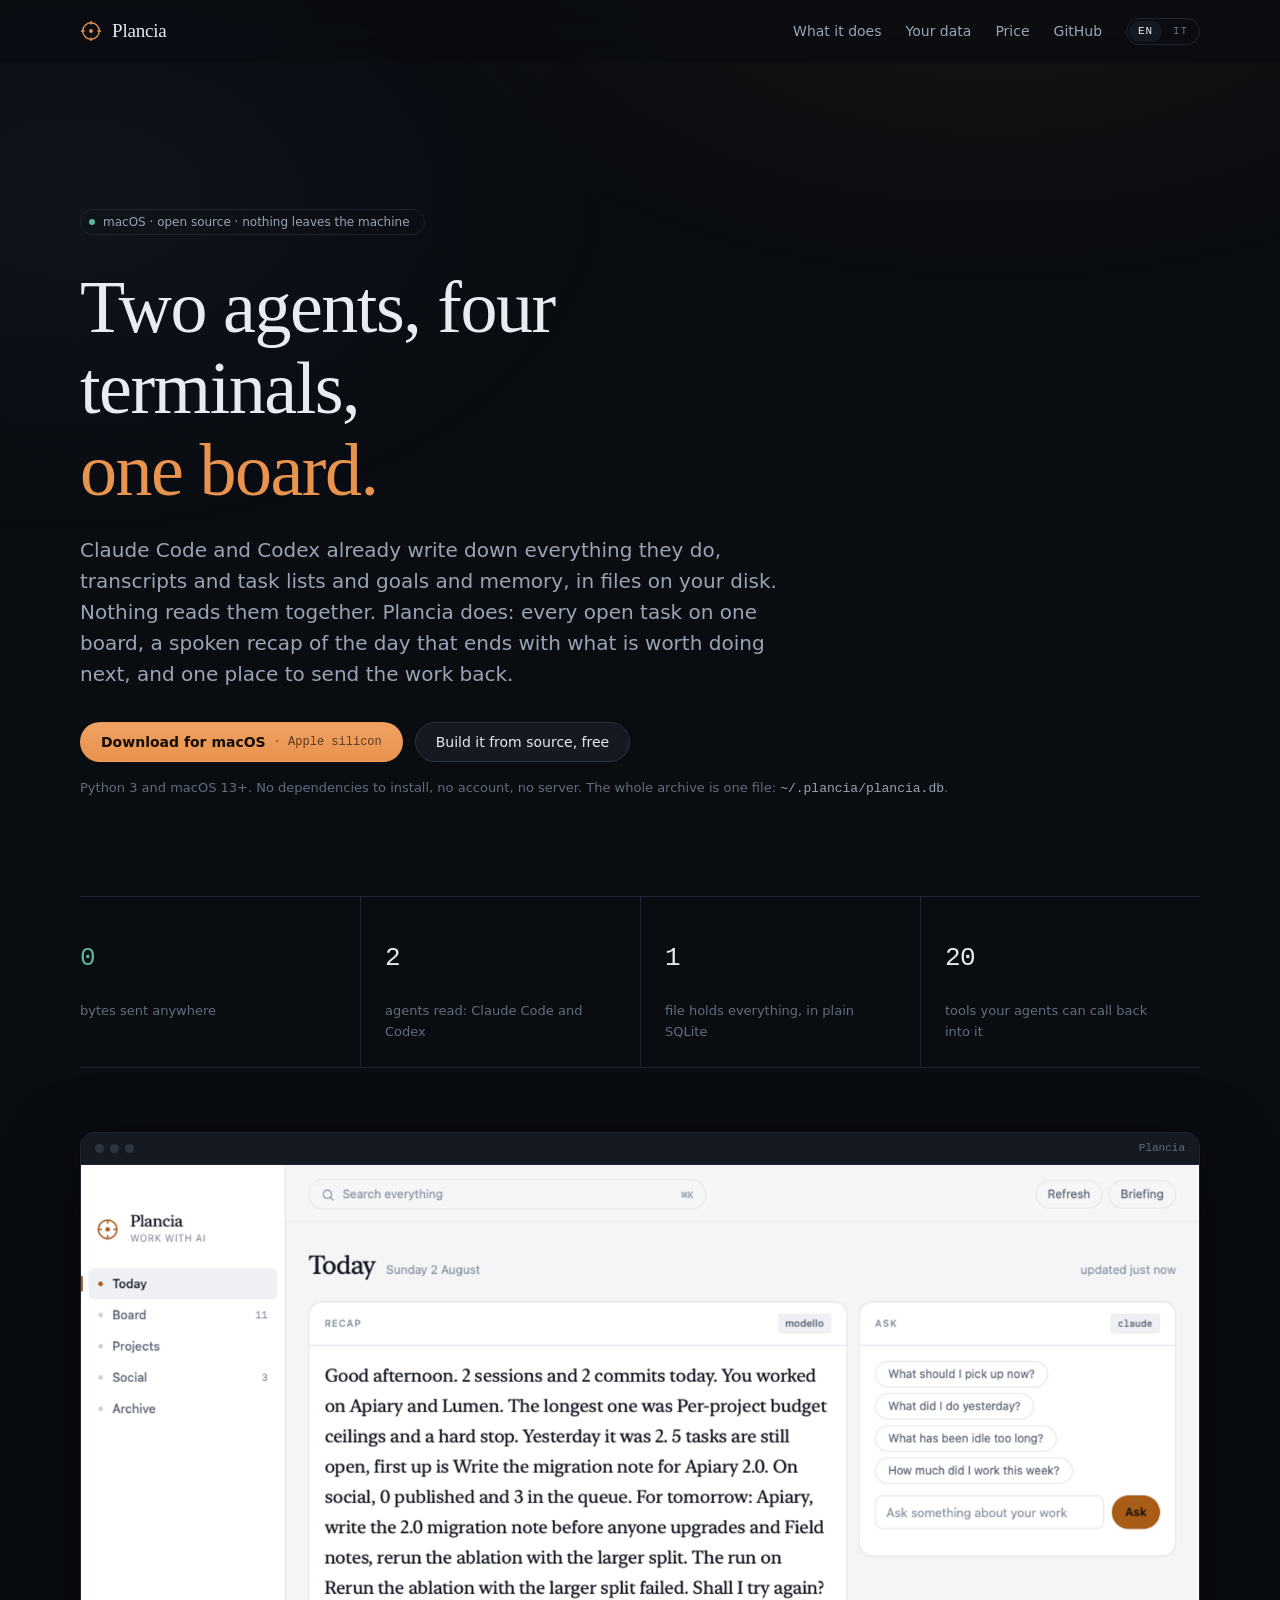
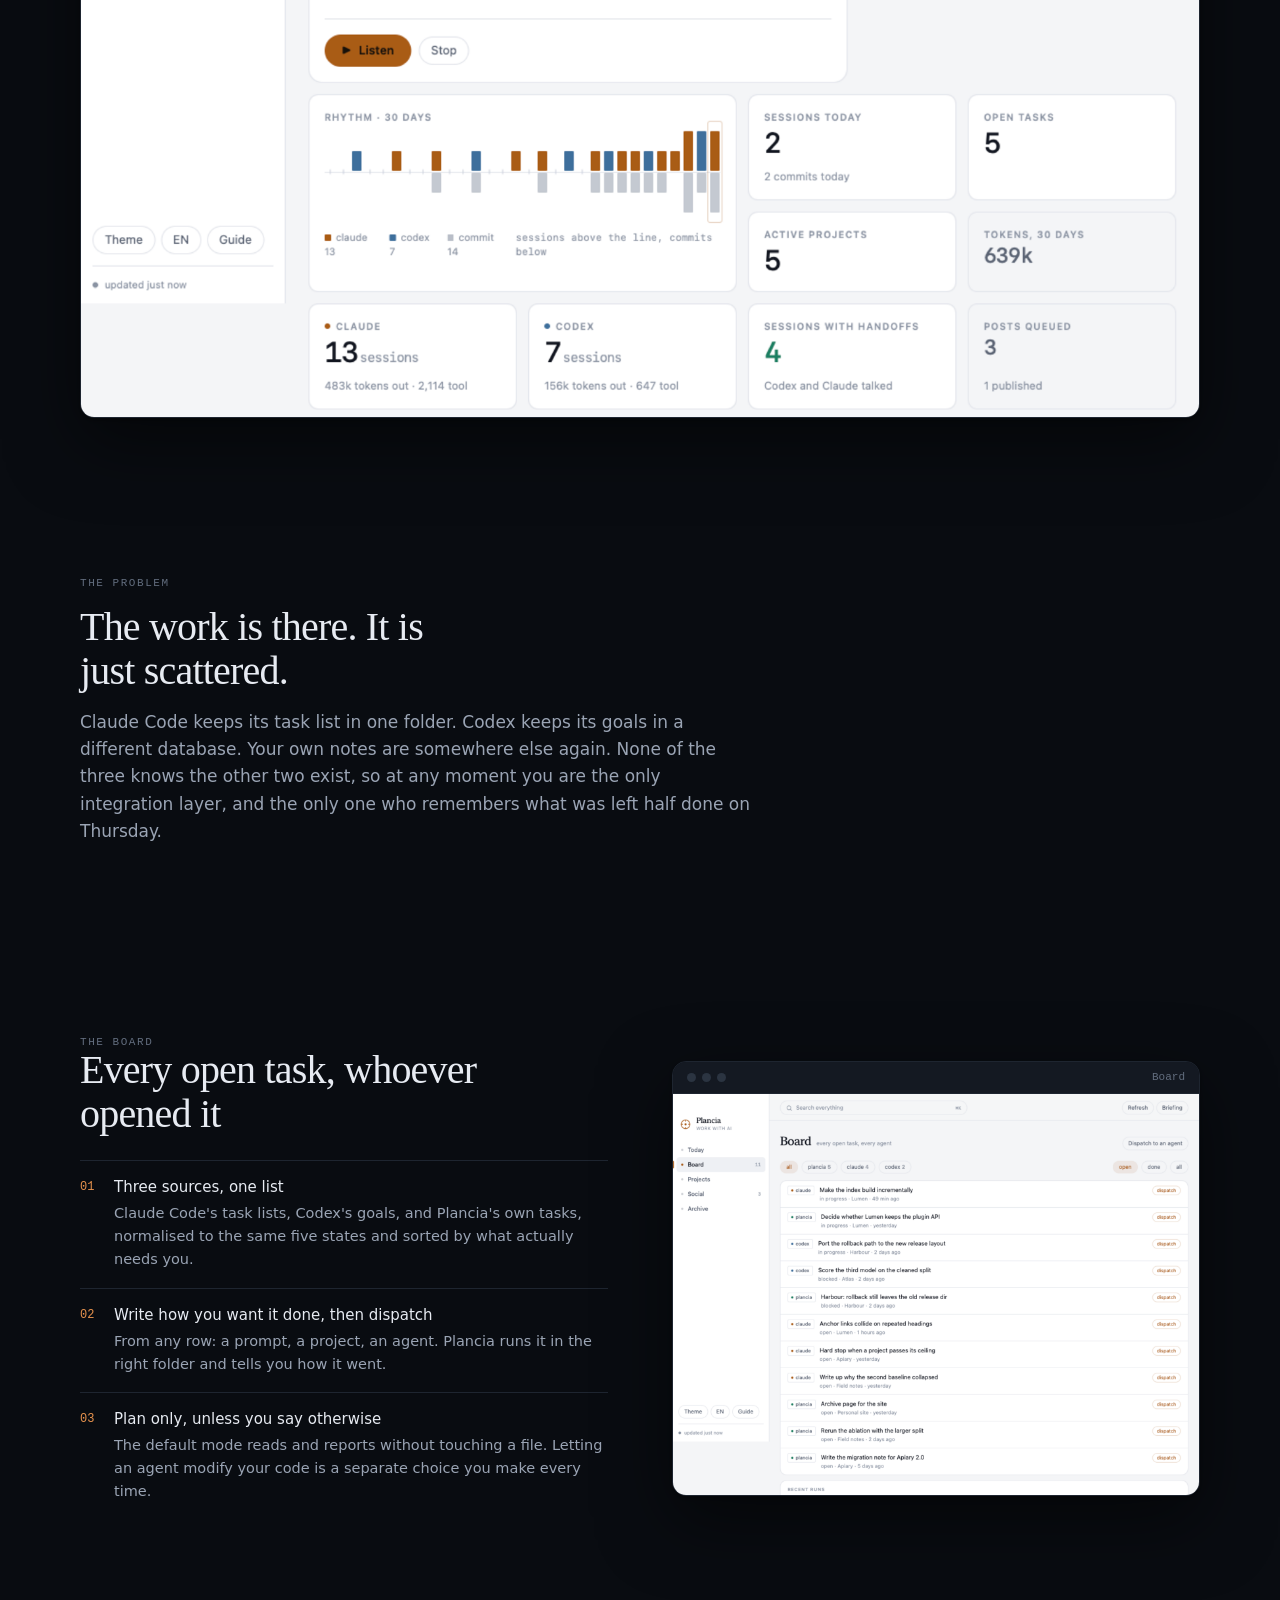
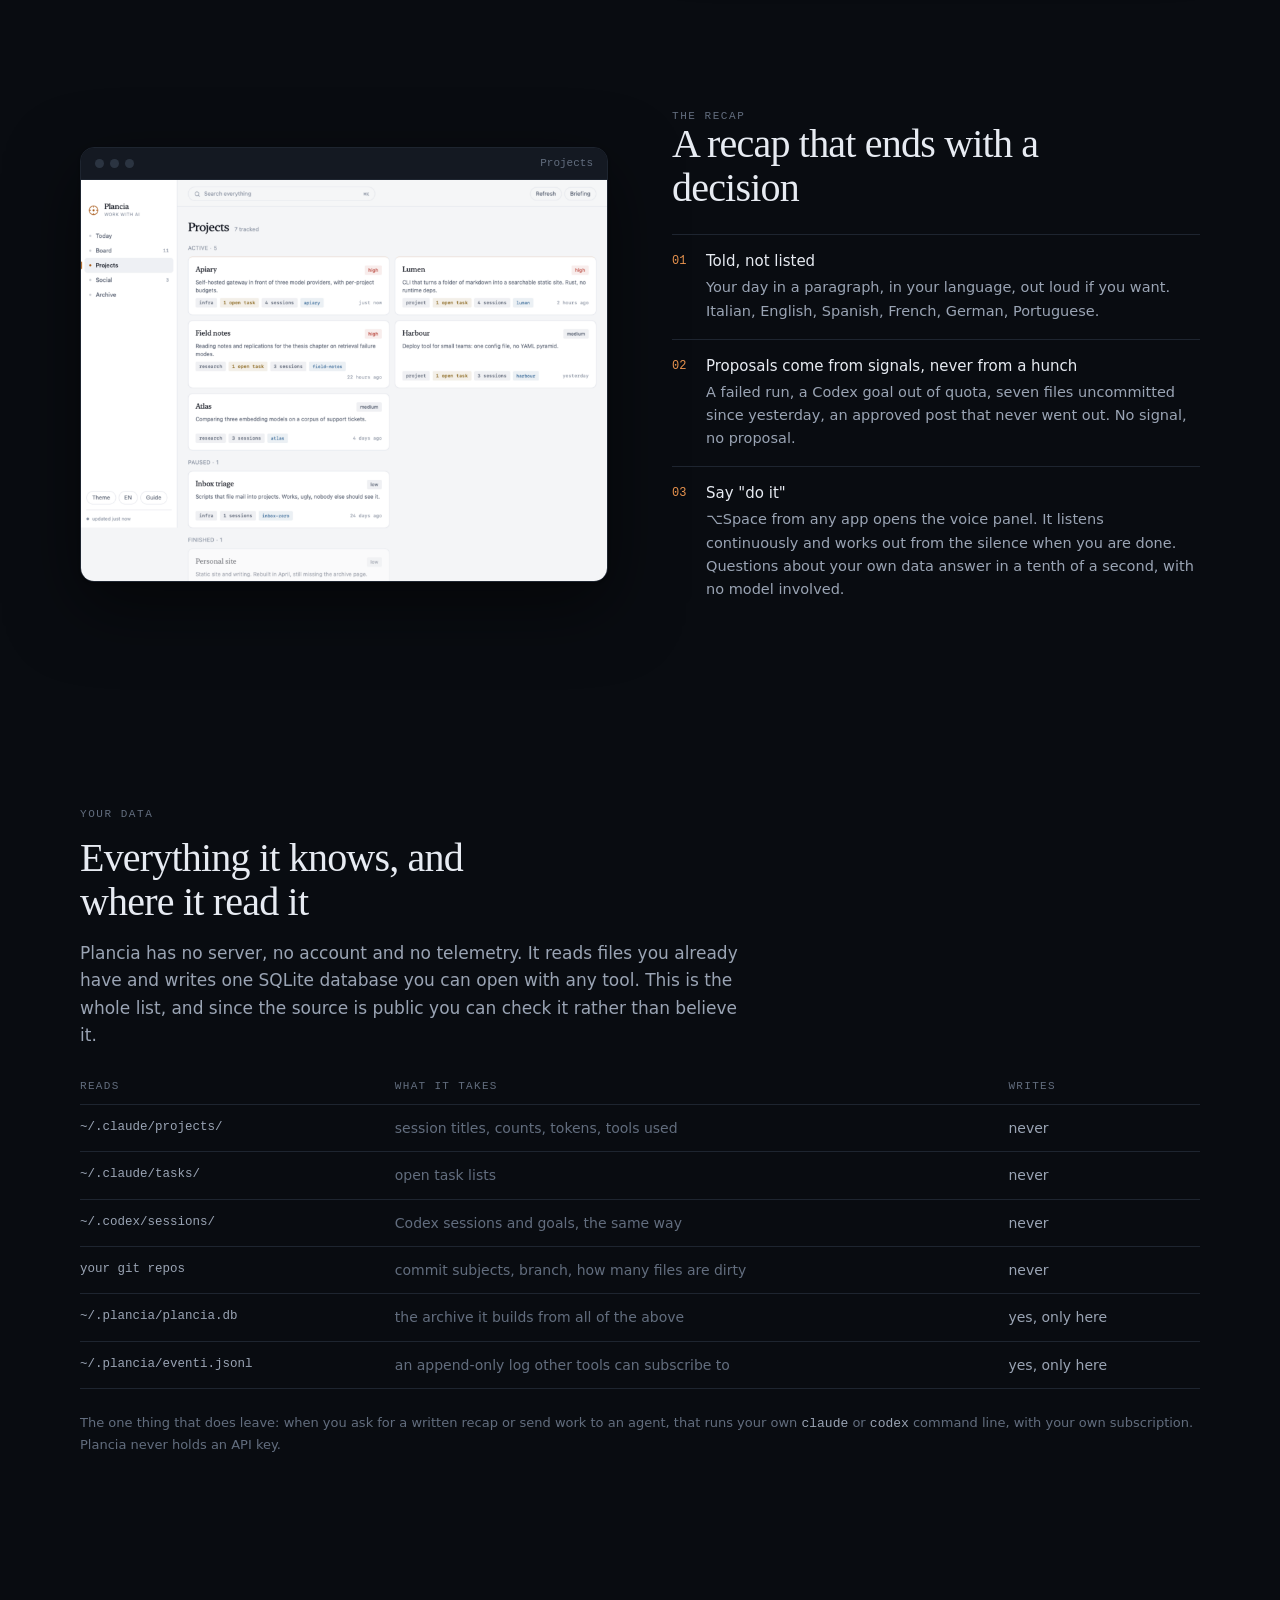
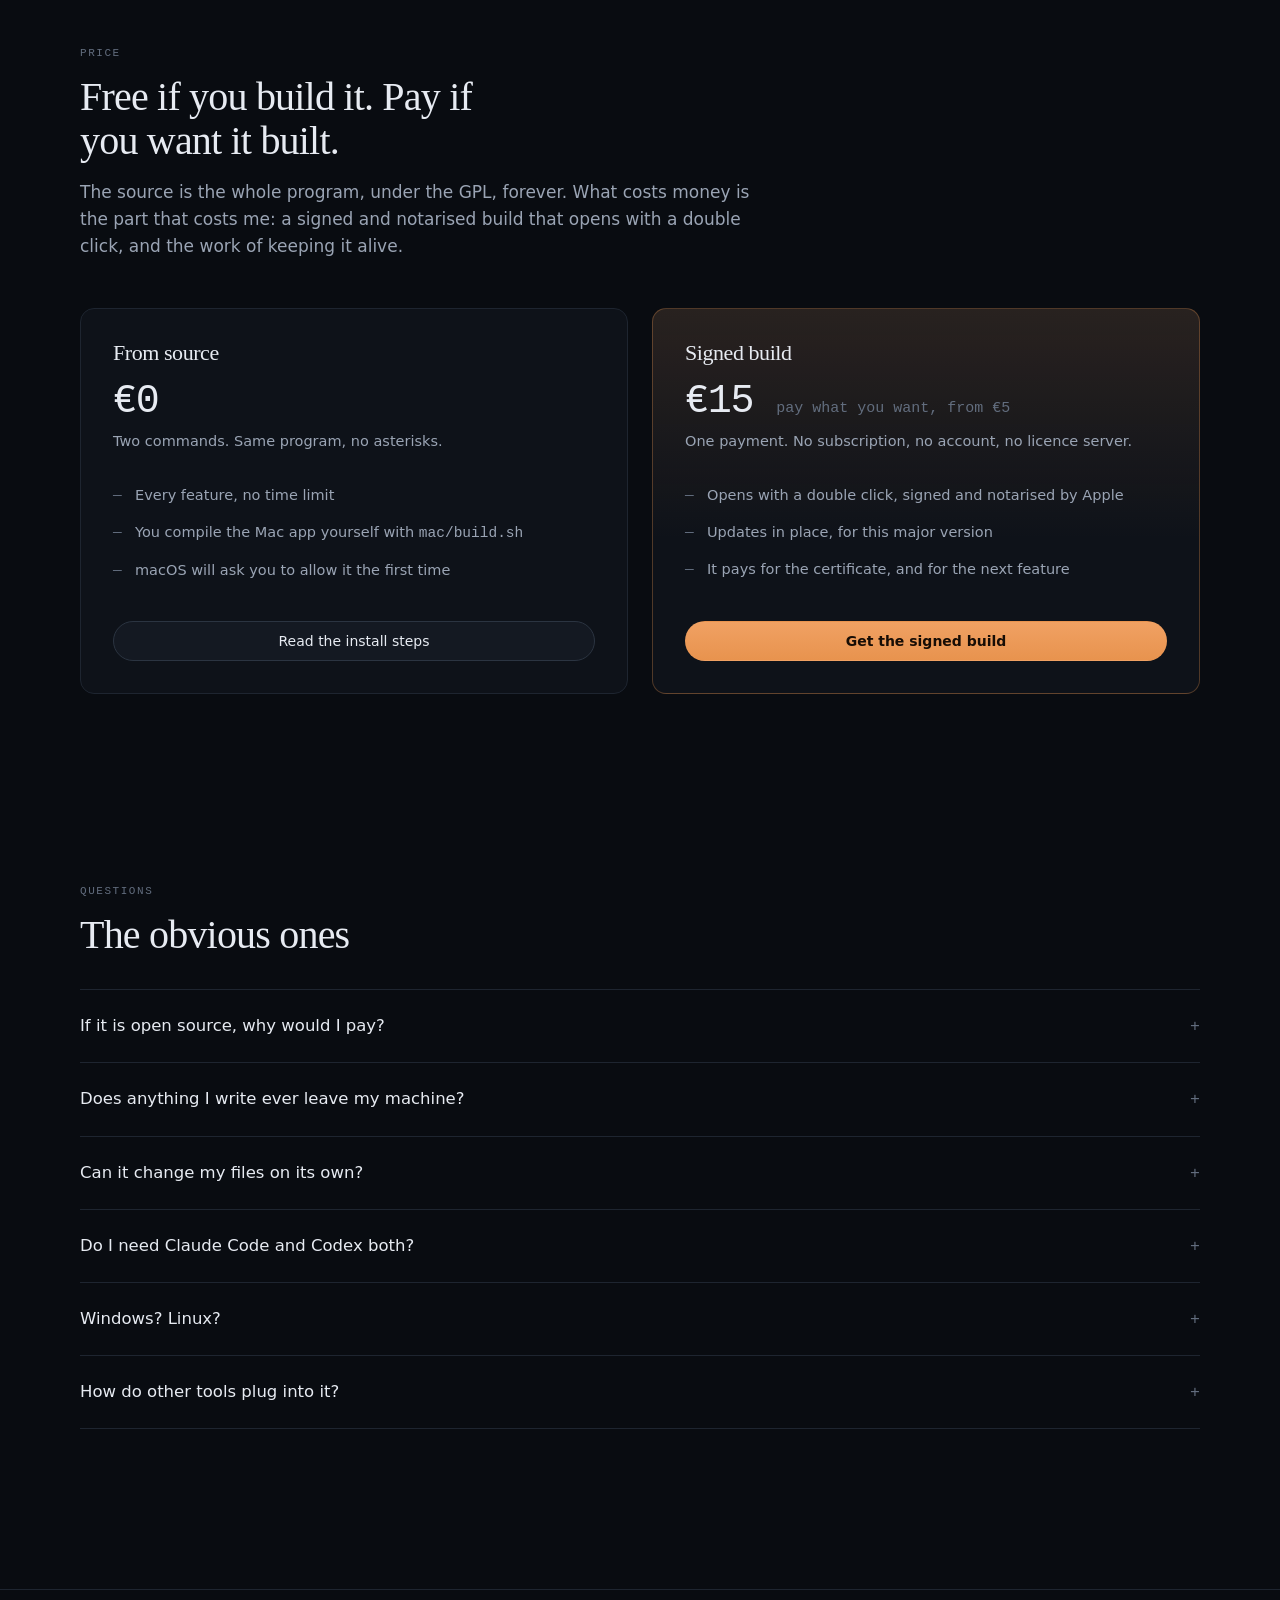
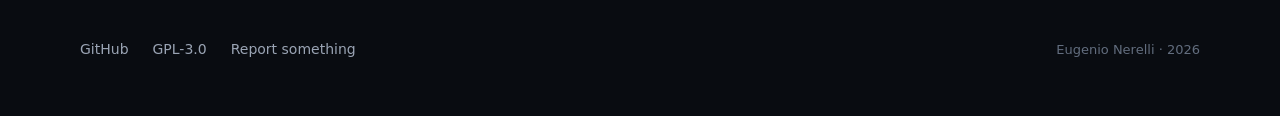
==== site/index.html @ faaa5358 "La lavagna, i lanci, le proposte e il sito Quattro cose che mancavano per passare da "un archivio ch" ====
<!doctype html>
<html lang="en">
<head>
<meta charset="utf-8">
<meta name="viewport" content="width=device-width, initial-scale=1">
<title>Plancia: one board for the work you do with AI</title>
<meta name="description" content="Plancia reads what Claude Code and Codex already write on your disk and puts it on one board: every open task, a spoken daily recap, and one place to send work back. Local only, open source.">
<meta property="og:title" content="Plancia: one board for the work you do with AI">
<meta property="og:description" content="Every open task from every coding agent, on one board. A spoken recap that proposes what to do next. Runs on your machine, sends nothing.">
<meta property="og:type" content="website">
<meta property="og:image" content="https://eugenionerelli.github.io/plancia/img/today.png">
<meta name="twitter:card" content="summary_large_image">
<link rel="stylesheet" href="style.css">
<link rel="icon" href="data:image/svg+xml,<svg xmlns='http://www.w3.org/2000/svg' viewBox='0 0 24 24'><circle cx='12' cy='12' r='9' fill='none' stroke='%23e8934e' stroke-width='1.6'/><circle cx='12' cy='12' r='2' fill='%23e8934e'/><path d='M12 1v4M12 19v4M1 12h4M19 12h4' stroke='%23e8934e' stroke-width='1.6'/></svg>">
</head>
<body>

<header class="barra">
  <div class="wrap">
    <a class="marchio" href="./">
      <svg class="bussola" viewBox="0 0 24 24" aria-hidden="true">
        <circle cx="12" cy="12" r="9" fill="none" stroke="#e8934e" stroke-width="1.5"/>
        <circle cx="12" cy="12" r="2.1" fill="#e8934e"/>
        <path d="M12 1v4M12 19v4M1 12h4M19 12h4" stroke="#e8934e" stroke-width="1.5"/>
      </svg>
      <span class="nome">Plancia</span>
    </a>
    <nav class="menu">
      <a href="#cosa-fa" class="solo-largo" data-lingua="en">What it does</a>
      <a href="#cosa-fa" class="solo-largo" data-lingua="it">Cosa fa</a>
      <a href="#dati" class="solo-largo" data-lingua="en">Your data</a>
      <a href="#dati" class="solo-largo" data-lingua="it">I tuoi dati</a>
      <a href="#prezzo" data-lingua="en">Price</a>
      <a href="#prezzo" data-lingua="it">Prezzo</a>
      <a href="https://github.com/eugenionerelli/plancia">GitHub</a>
      <span class="lingua">
        <button data-imposta="en" aria-pressed="true">en</button>
        <button data-imposta="it" aria-pressed="false">it</button>
      </span>
    </nav>
  </div>
</header>

<main>

<!-- ------------------------------------------------------------- apertura -->
<section class="apertura">
  <div class="wrap">
    <span class="occhiello"><i class="punto"></i>
      <span data-lingua="en">macOS · open source · nothing leaves the machine</span>
      <span data-lingua="it">macOS · open source · non esce niente dalla macchina</span>
    </span>

    <h1 data-lingua="en">Two agents, four terminals,<br><em>one board.</em></h1>
    <h1 data-lingua="it">Due agenti, quattro terminali,<br><em>una lavagna sola.</em></h1>

    <p class="sotto" data-lingua="en">
      Claude Code and Codex already write down everything they do, transcripts and task
      lists and goals and memory, in files on your disk. Nothing reads them together.
      Plancia does: every open task on one board, a spoken recap of the day that ends
      with what is worth doing next, and one place to send the work back.
    </p>
    <p class="sotto" data-lingua="it">
      Claude Code e Codex si scrivono già tutto, transcript e liste di task e obiettivi e
      memoria, in file sul tuo disco. Solo che non li legge nessuno insieme. Plancia sì:
      tutti i task aperti su una lavagna sola, un riepilogo parlato della giornata che
      finisce con la cosa che conviene fare, e un posto solo da cui rimandare il lavoro.
    </p>

    <div class="azioni">
      <a class="btn primo" href="#prezzo">
        <span data-lingua="en">Download for macOS</span>
        <span data-lingua="it">Scarica per macOS</span>
        <small>· Apple silicon</small>
      </a>
      <a class="btn" href="https://github.com/eugenionerelli/plancia">
        <span data-lingua="en">Build it from source, free</span>
        <span data-lingua="it">Compilalo dal sorgente, gratis</span>
      </a>
    </div>
    <p class="postilla">
      <span data-lingua="en">Python 3 and macOS 13+. No dependencies to install, no account, no server.
        The whole archive is one file: <code>~/.plancia/plancia.db</code>.</span>
      <span data-lingua="it">Python 3 e macOS 13+. Nessuna dipendenza da installare, nessun account,
        nessun server. L'archivio è un file solo: <code>~/.plancia/plancia.db</code>.</span>
    </p>

    <div class="prove">
      <div><div class="n zero mono">0</div>
        <p data-lingua="en">bytes sent anywhere</p><p data-lingua="it">byte spediti da qualche parte</p></div>
      <div><div class="n mono">2</div>
        <p data-lingua="en">agents read: Claude Code and Codex</p><p data-lingua="it">agenti letti: Claude Code e Codex</p></div>
      <div><div class="n mono">1</div>
        <p data-lingua="en">file holds everything, in plain SQLite</p><p data-lingua="it">file tiene tutto, in SQLite leggibile</p></div>
      <div><div class="n mono">20</div>
        <p data-lingua="en">tools your agents can call back into it</p><p data-lingua="it">strumenti con cui gli agenti ci rientrano</p></div>
    </div>

    <div class="vetrina" data-sale>
      <div class="telaio">
        <div class="cima"><i></i><i></i><i></i><span>Plancia</span></div>
        <img src="img/today.png" width="1600" height="1220"
             alt="Plancia's Today view: the spoken recap, the rhythm of the last thirty days, and a list of proposals.">
      </div>
    </div>
  </div>
</section>

<!-- ------------------------------------------------------------- il problema -->
<section id="cosa-fa">
  <div class="wrap">
    <p class="etichetta" data-lingua="en">the problem</p>
    <p class="etichetta" data-lingua="it">il problema</p>
    <h2 data-lingua="en">The work is there. It is just scattered.</h2>
    <h2 data-lingua="it">Il lavoro c'è. È solo sparpagliato.</h2>
    <p class="guida" data-lingua="en">
      Claude Code keeps its task list in one folder. Codex keeps its goals in a different
      database. Your own notes are somewhere else again. None of the three knows the other
      two exist, so at any moment you are the only integration layer, and the only one who
      remembers what was left half done on Thursday.
    </p>
    <p class="guida" data-lingua="it">
      Claude Code tiene la sua lista di task in una cartella. Codex tiene i suoi obiettivi in
      un altro database. I tuoi appunti stanno da un'altra parte ancora. Nessuno dei tre sa
      degli altri due, quindi l'unico punto di integrazione sei tu, e sei anche l'unico che
      si ricorda cosa era rimasto a metà giovedì.
    </p>
  </div>
</section>

<!-- ------------------------------------------------------------- lavagna -->
<section>
  <div class="wrap doppia">
    <div>
      <p class="etichetta" data-lingua="en">the board</p>
      <p class="etichetta" data-lingua="it">la lavagna</p>
      <h2 data-lingua="en">Every open task, whoever opened it</h2>
      <h2 data-lingua="it">Tutti i task aperti, chiunque li abbia aperti</h2>
      <ul class="elenco">
        <li data-lingua="en"><span class="segno">01</span><div>
          <b>Three sources, one list</b>
          <p>Claude Code's task lists, Codex's goals, and Plancia's own tasks, normalised to the
             same five states and sorted by what actually needs you.</p></div></li>
        <li data-lingua="it"><span class="segno">01</span><div>
          <b>Tre fonti, una lista</b>
          <p>Le liste di Claude Code, gli obiettivi di Codex e i task di Plancia, riportati agli
             stessi cinque stati e ordinati per quello che ti serve davvero.</p></div></li>

        <li data-lingua="en"><span class="segno">02</span><div>
          <b>Write how you want it done, then dispatch</b>
          <p>From any row: a prompt, a project, an agent. Plancia runs it in the right folder and
             tells you how it went.</p></div></li>
        <li data-lingua="it"><span class="segno">02</span><div>
          <b>Scrivi come lo vuoi fatto, e mandalo</b>
          <p>Da ogni riga: un prompt, un progetto, un agente. Plancia lo lancia nella cartella
             giusta e ti dice com'è andata.</p></div></li>

        <li data-lingua="en"><span class="segno">03</span><div>
          <b>Plan only, unless you say otherwise</b>
          <p>The default mode reads and reports without touching a file. Letting an agent modify
             your code is a separate choice you make every time.</p></div></li>
        <li data-lingua="it"><span class="segno">03</span><div>
          <b>Guarda e propone, se non dici altro</b>
          <p>Il modo predefinito legge e riferisce senza toccare un file. Lasciargli modificare il
             codice è una scelta a parte, che fai ogni volta.</p></div></li>
      </ul>
    </div>
    <div class="telaio" data-sale>
      <div class="cima"><i></i><i></i><i></i><span>Board</span></div>
      <img src="img/board.png" width="1600" height="1220"
           alt="The board: tasks from claude, codex and plancia in one list, each with a dispatch button.">
    </div>
  </div>
</section>

<!-- ------------------------------------------------------------- riepilogo -->
<section>
  <div class="wrap doppia rovescia">
    <div>
      <p class="etichetta" data-lingua="en">the recap</p>
      <p class="etichetta" data-lingua="it">il riepilogo</p>
      <h2 data-lingua="en">A recap that ends with a decision</h2>
      <h2 data-lingua="it">Un riepilogo che finisce con una decisione</h2>
      <ul class="elenco">
        <li data-lingua="en"><span class="segno">01</span><div>
          <b>Told, not listed</b>
          <p>Your day in a paragraph, in your language, out loud if you want. Italian, English,
             Spanish, French, German, Portuguese.</p></div></li>
        <li data-lingua="it"><span class="segno">01</span><div>
          <b>Raccontato, non elencato</b>
          <p>La giornata in un paragrafo, nella tua lingua, a voce se vuoi. Italiano, inglese,
             spagnolo, francese, tedesco, portoghese.</p></div></li>

        <li data-lingua="en"><span class="segno">02</span><div>
          <b>Proposals come from signals, never from a hunch</b>
          <p>A failed run, a Codex goal out of quota, seven files uncommitted since yesterday, an
             approved post that never went out. No signal, no proposal.</p></div></li>
        <li data-lingua="it"><span class="segno">02</span><div>
          <b>Le proposte nascono dai segnali, mai da un'intuizione</b>
          <p>Un lancio fallito, un obiettivo di Codex senza quota, sette file non committati da
             ieri, un post approvato e mai uscito. Se il segnale non c'è, la proposta non c'è.</p></div></li>

        <li data-lingua="en"><span class="segno">03</span><div>
          <b>Say "do it"</b>
          <p>⌥Space from any app opens the voice panel. It listens continuously and works out from
             the silence when you are done. Questions about your own data answer in a tenth of a
             second, with no model involved.</p></div></li>
        <li data-lingua="it"><span class="segno">03</span><div>
          <b>Dì "fallo"</b>
          <p>⌥Spazio da qualsiasi app apre il pannello vocale. Ascolta di continuo e capisce dal
             silenzio quando hai finito. Le domande sui tuoi dati rispondono in un decimo di
             secondo, senza chiamare nessun modello.</p></div></li>
      </ul>
    </div>
    <div class="telaio" data-sale>
      <div class="cima"><i></i><i></i><i></i><span>Projects</span></div>
      <img src="img/projects.png" width="1600" height="1220"
           alt="The projects view: each project with its sessions, commits and next step.">
    </div>
  </div>
</section>

<!-- ------------------------------------------------------------- dati -->
<section id="dati">
  <div class="wrap">
    <p class="etichetta" data-lingua="en">your data</p>
    <p class="etichetta" data-lingua="it">i tuoi dati</p>
    <h2 data-lingua="en">Everything it knows, and where it read it</h2>
    <h2 data-lingua="it">Tutto quello che sa, e dove l'ha letto</h2>
    <p class="guida" data-lingua="en">
      Plancia has no server, no account and no telemetry. It reads files you already have and
      writes one SQLite database you can open with any tool. This is the whole list, and since
      the source is public you can check it rather than believe it.
    </p>
    <p class="guida" data-lingua="it">
      Plancia non ha un server, non ha un account e non manda telemetria. Legge file che hai già e
      scrive un database SQLite che puoi aprire con qualsiasi strumento. Questa è la lista intera,
      e siccome il sorgente è pubblico puoi controllarla invece di crederci.
    </p>

    <table class="provenienza">
      <thead>
        <tr data-lingua="en"><th>reads</th><th>what it takes</th><th>writes</th></tr>
        <tr data-lingua="it"><th>legge</th><th>cosa ne prende</th><th>scrive</th></tr>
      </thead>
      <tbody>
        <tr data-lingua="en">
          <td class="percorso">~/.claude/projects/</td>
          <td class="verso">session titles, counts, tokens, tools used</td>
          <td>never</td></tr>
        <tr data-lingua="it">
          <td class="percorso">~/.claude/projects/</td>
          <td class="verso">titoli delle sessioni, conteggi, token, strumenti usati</td>
          <td>mai</td></tr>

        <tr data-lingua="en">
          <td class="percorso">~/.claude/tasks/</td>
          <td class="verso">open task lists</td><td>never</td></tr>
        <tr data-lingua="it">
          <td class="percorso">~/.claude/tasks/</td>
          <td class="verso">le liste di task aperte</td><td>mai</td></tr>

        <tr data-lingua="en">
          <td class="percorso">~/.codex/sessions/</td>
          <td class="verso">Codex sessions and goals, the same way</td><td>never</td></tr>
        <tr data-lingua="it">
          <td class="percorso">~/.codex/sessions/</td>
          <td class="verso">sessioni e obiettivi di Codex, allo stesso modo</td><td>mai</td></tr>

        <tr data-lingua="en">
          <td class="percorso">your git repos</td>
          <td class="verso">commit subjects, branch, how many files are dirty</td><td>never</td></tr>
        <tr data-lingua="it">
          <td class="percorso">i tuoi repo git</td>
          <td class="verso">oggetto dei commit, ramo, quanti file sono da committare</td><td>mai</td></tr>

        <tr data-lingua="en">
          <td class="percorso">~/.plancia/plancia.db</td>
          <td class="verso">the archive it builds from all of the above</td><td>yes, only here</td></tr>
        <tr data-lingua="it">
          <td class="percorso">~/.plancia/plancia.db</td>
          <td class="verso">l'archivio che costruisce con tutto il resto</td><td>sì, solo qui</td></tr>

        <tr data-lingua="en">
          <td class="percorso">~/.plancia/eventi.jsonl</td>
          <td class="verso">an append-only log other tools can subscribe to</td><td>yes, only here</td></tr>
        <tr data-lingua="it">
          <td class="percorso">~/.plancia/eventi.jsonl</td>
          <td class="verso">un registro in append a cui altri strumenti si possono agganciare</td><td>sì, solo qui</td></tr>
      </tbody>
    </table>

    <p class="postilla" style="margin-top:24px">
      <span data-lingua="en">The one thing that does leave: when you ask for a written recap or send work to an
        agent, that runs your own <code>claude</code> or <code>codex</code> command line, with your
        own subscription. Plancia never holds an API key.</span>
      <span data-lingua="it">L'unica cosa che esce: quando chiedi un riepilogo scritto o mandi un lavoro a un
        agente, gira la tua riga di comando <code>claude</code> o <code>codex</code>, con il tuo
        abbonamento. Plancia non tiene nessuna chiave API.</span>
    </p>
  </div>
</section>

<!-- ------------------------------------------------------------- prezzo -->
<section id="prezzo">
  <div class="wrap">
    <p class="etichetta" data-lingua="en">price</p>
    <p class="etichetta" data-lingua="it">prezzo</p>
    <h2 data-lingua="en">Free if you build it. Pay if you want it built.</h2>
    <h2 data-lingua="it">Gratis se te lo compili. A pagamento se lo vuoi già pronto.</h2>
    <p class="guida" data-lingua="en">
      The source is the whole program, under the GPL, forever. What costs money is the part
      that costs me: a signed and notarised build that opens with a double click, and the work
      of keeping it alive.
    </p>
    <p class="guida" data-lingua="it">
      Il sorgente è tutto il programma, sotto GPL, per sempre. Quello che costa è la parte che
      costa a me: una build firmata e notarizzata che si apre con un doppio clic, e il lavoro di
      tenerla viva.
    </p>

    <div class="prezzi">
      <div class="prezzo">
        <h3 data-lingua="en">From source</h3>
        <h3 data-lingua="it">Dal sorgente</h3>
        <div class="cifra">€0</div>
        <p class="nota" data-lingua="en">Two commands. Same program, no asterisks.</p>
        <p class="nota" data-lingua="it">Due comandi. Lo stesso programma, senza asterischi.</p>
        <ul>
          <li data-lingua="en">Every feature, no time limit</li>
          <li data-lingua="it">Tutte le funzioni, senza scadenza</li>
          <li data-lingua="en">You compile the Mac app yourself with <code>mac/build.sh</code></li>
          <li data-lingua="it">L'app Mac te la compili con <code>mac/build.sh</code></li>
          <li data-lingua="en">macOS will ask you to allow it the first time</li>
          <li data-lingua="it">macOS ti chiederà di autorizzarla la prima volta</li>
        </ul>
        <a class="btn" href="https://github.com/eugenionerelli/plancia#install">
          <span data-lingua="en">Read the install steps</span>
          <span data-lingua="it">Vedi come si installa</span>
        </a>
      </div>

      <div class="prezzo scelto">
        <h3 data-lingua="en">Signed build</h3>
        <h3 data-lingua="it">Build firmata</h3>
        <div class="cifra">€15 <small data-lingua="en">pay what you want, from €5</small><small data-lingua="it">quanto vuoi, da €5</small></div>
        <p class="nota" data-lingua="en">One payment. No subscription, no account, no licence server.</p>
        <p class="nota" data-lingua="it">Un pagamento solo. Nessun abbonamento, nessun account, nessun server di licenze.</p>
        <ul>
          <li data-lingua="en">Opens with a double click, signed and notarised by Apple</li>
          <li data-lingua="it">Si apre con un doppio clic, firmata e notarizzata da Apple</li>
          <li data-lingua="en">Updates in place, for this major version</li>
          <li data-lingua="it">Si aggiorna da sola, per questa versione maggiore</li>
          <li data-lingua="en">It pays for the certificate, and for the next feature</li>
          <li data-lingua="it">Paga il certificato, e la prossima funzione</li>
        </ul>
        <a class="btn primo" href="PAGAMENTO" data-pagamento>
          <span data-lingua="en">Get the signed build</span>
          <span data-lingua="it">Prendi la build firmata</span>
        </a>
      </div>
    </div>
  </div>
</section>

<!-- ------------------------------------------------------------- domande -->
<section>
  <div class="wrap">
    <p class="etichetta" data-lingua="en">questions</p>
    <p class="etichetta" data-lingua="it">domande</p>
    <h2 data-lingua="en">The obvious ones</h2>
    <h2 data-lingua="it">Quelle ovvie</h2>

    <div class="domande">
      <details class="domanda">
        <summary><span data-lingua="en">If it is open source, why would I pay?</span><span data-lingua="it">Se è open source, perché dovrei pagare?</span></summary>
        <p data-lingua="en">You would not, if you are happy compiling it. That path stays complete and free, and
          this is not a crippled build: the paid one is the same code. What you buy is the signing
          certificate Apple charges me for every year, the notarisation, and the fact that someone
          keeps fixing it. Ardour and Krita have worked this way for years.</p>
        <p data-lingua="it">Non pagheresti, se sei contento di compilartelo. Quella strada resta completa e
          gratis, e non è una versione mutilata: quella a pagamento è lo stesso codice. Quello che
          compri è il certificato di firma che Apple mi fa pagare ogni anno, la notarizzazione, e il
          fatto che qualcuno continui a sistemarlo. Ardour e Krita funzionano così da anni.</p>
      </details>

      <details class="domanda">
        <summary><span data-lingua="en">Does anything I write ever leave my machine?</span><span data-lingua="it">Esce mai qualcosa che scrivo dalla mia macchina?</span></summary>
        <p data-lingua="en">Not through Plancia. It has no network client of its own beyond an optional GitHub
          call for your public repo list, which you can leave off. When you ask for a written recap
          it runs the <code>claude</code> command you already have, so that text goes wherever your
          own subscription already sends it, and nowhere else.</p>
        <p data-lingua="it">Non attraverso Plancia. Non ha un client di rete suo, a parte una chiamata a GitHub
          per l'elenco dei tuoi repo pubblici, che puoi lasciare spenta. Quando chiedi un riepilogo
          scritto gira il comando <code>claude</code> che hai già, quindi quel testo va dove lo manda
          già il tuo abbonamento, e da nessun'altra parte.</p>
      </details>

      <details class="domanda">
        <summary><span data-lingua="en">Can it change my files on its own?</span><span data-lingua="it">Può cambiare i miei file da solo?</span></summary>
        <p data-lingua="en">Only if you pick the mode that says so, on that dispatch, that time. Everything
          else, the voice and the recap and the proposals, reads and reports. The button that lets an agent
          write turns red before you press it.</p>
        <p data-lingua="it">Solo se scegli il modo che lo dice, su quel lancio, quella volta. Tutto il resto,
          la voce e il riepilogo e le proposte, legge e riferisce. Il bottone che lascia scrivere un
          agente diventa rosso prima che tu lo prema.</p>
      </details>

      <details class="domanda">
        <summary><span data-lingua="en">Do I need Claude Code and Codex both?</span><span data-lingua="it">Mi servono sia Claude Code sia Codex?</span></summary>
        <p data-lingua="en">No. Each source is optional: with only one installed you get one column instead of
          two, and everything else works the same.</p>
        <p data-lingua="it">No. Ogni fonte è opzionale: con uno solo installato hai una colonna invece di due, e
          tutto il resto funziona uguale.</p>
      </details>

      <details class="domanda">
        <summary><span data-lingua="en">Windows? Linux?</span><span data-lingua="it">Windows? Linux?</span></summary>
        <p data-lingua="en">The server, the board and the recap are plain Python and already run anywhere Python
          runs, browser included. Only the native app, the menu bar and the voice panel are macOS.</p>
        <p data-lingua="it">Il server, la lavagna e il riepilogo sono Python puro e girano già ovunque giri
          Python, browser compreso. Sono macOS solo l'app nativa, la barra dei menu e il pannello
          vocale.</p>
      </details>

      <details class="domanda">
        <summary><span data-lingua="en">How do other tools plug into it?</span><span data-lingua="it">Come ci si aggancia da altri strumenti?</span></summary>
        <p data-lingua="en">Two ways. Twenty MCP tools, so Claude Code and Codex can read and write the archive
          from inside a session; and an append-only event log at <code>~/.plancia/eventi.jsonl</code>,
          one JSON line per event, so anything else can follow along by keeping a bookmark.</p>
        <p data-lingua="it">In due modi. Venti strumenti MCP, così Claude Code e Codex leggono e scrivono
          l'archivio da dentro una sessione; e un registro in append in
          <code>~/.plancia/eventi.jsonl</code>, una riga JSON per evento, così qualsiasi altra cosa
          può seguirlo tenendo un segnalibro.</p>
      </details>
    </div>
  </div>
</section>

</main>

<footer>
  <div class="wrap">
    <a href="https://github.com/eugenionerelli/plancia">GitHub</a>
    <a href="https://github.com/eugenionerelli/plancia/blob/main/LICENSE">GPL-3.0</a>
    <a href="https://github.com/eugenionerelli/plancia/issues">
      <span data-lingua="en">Report something</span><span data-lingua="it">Segnala qualcosa</span></a>
    <span class="firma">Eugenio Nerelli · 2026</span>
  </div>
</footer>

<script>
// La lingua: quella salvata, se no quella del browser, se no inglese.
(function () {
  var salvata = null;
  try { salvata = localStorage.getItem('plancia-lingua'); } catch (e) {}
  var lingua = salvata || ((navigator.language || 'en').slice(0, 2) === 'it' ? 'it' : 'en');
  imposta(lingua);

  function imposta(l) {
    document.documentElement.lang = l;
    document.querySelectorAll('.lingua button').forEach(function (b) {
      b.setAttribute('aria-pressed', String(b.dataset.imposta === l));
    });
    try { localStorage.setItem('plancia-lingua', l); } catch (e) {}
  }

  document.querySelectorAll('.lingua button').forEach(function (b) {
    b.addEventListener('click', function () { imposta(b.dataset.imposta); });
  });

  // la barra si stacca dallo sfondo solo quando si è scesi
  var barra = document.querySelector('header.barra');
  var segnaBarra = function () { barra.classList.toggle('attaccata', window.scrollY > 8); };
  segnaBarra();
  addEventListener('scroll', segnaBarra, { passive: true });

  // entrata: una volta sola, e solo per le immagini grandi
  var osservatore = new IntersectionObserver(function (voci) {
    voci.forEach(function (v) {
      if (v.isIntersecting) { v.target.classList.add('visto'); osservatore.unobserve(v.target); }
    });
  }, { rootMargin: '0px 0px -12% 0px' });
  document.querySelectorAll('[data-sale]').forEach(function (n) { osservatore.observe(n); });
})();
</script>
</body>
</html>
---- site/style.css ----
/* Il sito di Plancia.
 *
 * Stessa voce dell'app: serif per i titoli, monospaziato per i numeri, sans per
 * il resto. Un accento solo. Qui però c'è più aria: una pagina che deve
 * convincere respira più di uno strumento che deve informare.
 */

:root {
  --ink-0: #090c11;
  --ink-1: #0e1219;
  --ink-2: #141922;
  --line: #1e2530;
  --line-strong: #2b3441;
  --text: #e7ebf2;
  --text-2: #9aa4b4;
  --text-3: #626d7e;
  --amber: #e8934e;
  --amber-soft: rgba(232, 147, 78, .12);
  --amber-line: rgba(232, 147, 78, .3);
  --codex: #8fb8d9;
  --nominal: #5bb89b;

  --s1: 4px; --s2: 8px; --s3: 12px; --s4: 16px; --s5: 24px;
  --s6: 32px; --s7: 48px; --s8: 64px; --s9: 96px; --s10: 144px;

  --r-tag: 3px; --r-card: 10px; --r-panel: 14px; --r-pill: 999px;

  --serif: ui-serif, "New York", "Iowan Old Style", Palatino, Georgia, serif;
  --sans: -apple-system, BlinkMacSystemFont, "SF Pro Text", Inter, system-ui, sans-serif;
  --mono: ui-monospace, "SF Mono", SFMono-Regular, Menlo, monospace;

  --leggio: 1120px;
}

* { box-sizing: border-box; margin: 0; padding: 0; }

html { scroll-behavior: smooth; -webkit-text-size-adjust: 100%; }

body {
  background: var(--ink-0);
  color: var(--text);
  font: 400 16px/1.6 var(--sans);
  -webkit-font-smoothing: antialiased;
  overflow-x: hidden;
}

/* la trama di fondo: due aloni larghissimi, appena percepibili */
body::before {
  content: "";
  position: fixed;
  inset: 0;
  pointer-events: none;
  z-index: 0;
  background:
    radial-gradient(900px 520px at 78% -8%, rgba(232, 147, 78, .07), transparent 70%),
    radial-gradient(760px 480px at 6% 22%, rgba(143, 184, 217, .05), transparent 72%);
}

.wrap { width: min(100% - 40px, var(--leggio)); margin-inline: auto; position: relative; z-index: 1; }

a { color: inherit; }

h1, h2, h3 { font-family: var(--serif); font-weight: 500; letter-spacing: -.02em; line-height: 1.1; }

.mono { font-family: var(--mono); font-variant-numeric: tabular-nums; }

.etichetta {
  font: 500 11px/1 var(--mono);
  letter-spacing: .14em;
  text-transform: uppercase;
  color: var(--text-3);
}

/* --------------------------------------------------------------- barra */

header.barra {
  position: sticky; top: 0; z-index: 40;
  backdrop-filter: saturate(1.4) blur(14px);
  background: rgba(9, 12, 17, .78);
  border-bottom: 1px solid transparent;
  transition: border-color 240ms;
}
header.barra.attaccata { border-bottom-color: var(--line); }
header.barra .wrap { display: flex; align-items: center; gap: var(--s5); height: 62px; }

.marchio { display: flex; align-items: center; gap: 10px; text-decoration: none; }
.marchio .nome { font-family: var(--serif); font-size: 19px; letter-spacing: -.01em; }
.bussola { width: 22px; height: 22px; flex: none; }

nav.menu { display: flex; gap: var(--s5); margin-left: auto; align-items: center; }
nav.menu a { color: var(--text-2); text-decoration: none; font-size: 14px; transition: color 140ms; }
nav.menu a:hover { color: var(--text); }

.lingua { display: flex; gap: 2px; border: 1px solid var(--line); border-radius: var(--r-pill); padding: 2px; }
.lingua button {
  font: 500 11px/1 var(--mono); letter-spacing: .08em; text-transform: uppercase;
  background: none; border: 0; color: var(--text-3); cursor: pointer;
  padding: 5px 9px; border-radius: var(--r-pill);
}
.lingua button[aria-pressed="true"] { background: var(--ink-2); color: var(--text); }

/* --------------------------------------------------------------- bottoni */

.btn {
  display: inline-flex; align-items: center; gap: 8px;
  padding: 12px 20px; border-radius: var(--r-pill);
  font: 500 14px/1 var(--sans); text-decoration: none; cursor: pointer;
  border: 1px solid var(--line-strong); color: var(--text); background: var(--ink-2);
  transition: transform 140ms cubic-bezier(.25,1,.5,1), background 140ms, border-color 140ms;
}
.btn:hover { transform: translateY(-1px); border-color: var(--text-3); }
.btn.primo {
  background: linear-gradient(180deg, #f0a163, var(--amber));
  border-color: transparent; color: #170d05; font-weight: 600;
}
.btn.primo:hover { filter: brightness(1.06); }
.btn small { font: 400 12px/1 var(--mono); opacity: .68; }

/* --------------------------------------------------------------- apertura */

.apertura { padding: var(--s10) 0 var(--s8); }
.apertura .occhiello {
  display: inline-flex; align-items: center; gap: 8px;
  border: 1px solid var(--line); border-radius: var(--r-pill);
  padding: 6px 14px 6px 8px; margin-bottom: var(--s6);
  font: 400 12px/1 var(--sans); color: var(--text-2);
}
.occhiello .punto { width: 6px; height: 6px; border-radius: 50%; background: var(--nominal); }

.apertura h1 { font-size: clamp(40px, 6.4vw, 74px); max-width: 15ch; }
.apertura h1 em { font-style: normal; color: var(--amber); }
.apertura .sotto {
  font-size: clamp(17px, 2.1vw, 20px); color: var(--text-2);
  max-width: 56ch; margin-top: var(--s5); line-height: 1.55;
}
.azioni { display: flex; flex-wrap: wrap; gap: var(--s3); margin-top: var(--s6); align-items: center; }
.postilla { font-size: 13px; color: var(--text-3); margin-top: var(--s4); }
.postilla code { font-family: var(--mono); color: var(--text-2); }

/* --------------------------------------------------------------- prove */

.prove {
  display: grid; grid-template-columns: repeat(4, 1fr);
  border-top: 1px solid var(--line); border-bottom: 1px solid var(--line);
  margin-top: var(--s9);
}
.prove div { padding: var(--s5) var(--s5) var(--s5) 0; }
.prove div + div { border-left: 1px solid var(--line); padding-left: var(--s5); }
.prove .n { font: 500 26px/1 var(--mono); letter-spacing: -.02em; }
.prove .n.zero { color: var(--nominal); }
.prove p { font-size: 13px; color: var(--text-3); margin-top: 6px; }

/* --------------------------------------------------------------- schermate */

.telaio {
  border: 1px solid var(--line); border-radius: var(--r-panel);
  background: var(--ink-1); overflow: hidden;
  box-shadow: 0 2px 4px rgba(0,0,0,.34), 0 24px 70px rgba(0,0,0,.5);
}
.telaio .cima {
  display: flex; align-items: center; gap: 6px;
  padding: 10px 14px; border-bottom: 1px solid var(--line); background: var(--ink-2);
}
.telaio .cima i { width: 9px; height: 9px; border-radius: 50%; background: var(--line-strong); }
.telaio .cima span { margin-left: auto; font: 400 11px/1 var(--mono); color: var(--text-3); }
.telaio img { display: block; width: 100%; height: auto; }

.vetrina { margin-top: var(--s8); }

/* --------------------------------------------------------------- sezioni */

section { padding: var(--s9) 0; }
section > .wrap > .etichetta { margin-bottom: var(--s4); }
section h2 { font-size: clamp(28px, 3.6vw, 40px); max-width: 20ch; }
section .guida { color: var(--text-2); max-width: 62ch; margin-top: var(--s4); font-size: 17px; }

.doppia { display: grid; grid-template-columns: 1fr 1fr; gap: var(--s8); align-items: center; }
.doppia.rovescia > *:first-child { order: 2; }

.elenco { list-style: none; margin-top: var(--s5); }
.elenco li {
  padding: var(--s4) 0; border-top: 1px solid var(--line);
  display: grid; grid-template-columns: 22px 1fr; gap: var(--s3); align-items: start;
}
.elenco li:last-child { border-bottom: 1px solid var(--line); }
.elenco b { font: 500 15px/1.4 var(--sans); display: block; }
.elenco p { color: var(--text-2); font-size: 14.5px; margin-top: 4px; }
.elenco .segno { font: 500 12px/1.7 var(--mono); color: var(--amber); }

/* --------------------------------------------------------------- provenienza */

.provenienza { width: 100%; border-collapse: collapse; margin-top: var(--s6); font-size: 14px; }
.provenienza th {
  text-align: left; font: 500 11px/1 var(--mono); letter-spacing: .12em;
  text-transform: uppercase; color: var(--text-3); padding-bottom: var(--s3);
  border-bottom: 1px solid var(--line);
}
.provenienza td { padding: var(--s3) var(--s4) var(--s3) 0; border-bottom: 1px solid var(--line); vertical-align: top; }
.provenienza td.percorso { font-family: var(--mono); font-size: 12.5px; color: var(--text-2); white-space: nowrap; }
.provenienza td.verso { color: var(--text-3); }
.provenienza tr td:last-child { color: var(--text-2); }

/* --------------------------------------------------------------- prezzo */

.prezzi { display: grid; grid-template-columns: 1fr 1fr; gap: var(--s5); margin-top: var(--s7); }
.prezzo {
  border: 1px solid var(--line); border-radius: var(--r-panel);
  padding: var(--s6); background: var(--ink-1); display: flex; flex-direction: column;
}
.prezzo.scelto { border-color: var(--amber-line); background: linear-gradient(180deg, var(--amber-soft), transparent 60%), var(--ink-1); }
.prezzo h3 { font-size: 22px; }
.prezzo .cifra { font: 500 40px/1 var(--mono); letter-spacing: -.03em; margin: var(--s4) 0 var(--s2); }
.prezzo .cifra small { font-size: 15px; color: var(--text-3); letter-spacing: 0; }
.prezzo .nota { color: var(--text-2); font-size: 14.5px; }
.prezzo ul { list-style: none; margin: var(--s5) 0 var(--s6); }
.prezzo li { padding: 7px 0 7px 22px; position: relative; color: var(--text-2); font-size: 14.5px; }
.prezzo li::before { content: "—"; position: absolute; left: 0; color: var(--text-3); font-family: var(--mono); }
.prezzo .btn { justify-content: center; margin-top: auto; }

/* --------------------------------------------------------------- domande */

.domande { margin-top: var(--s6); }
.domanda { border-top: 1px solid var(--line); }
.domanda:last-child { border-bottom: 1px solid var(--line); }
.domanda summary {
  cursor: pointer; list-style: none; padding: var(--s5) 0;
  display: flex; gap: var(--s4); align-items: baseline;
  font: 500 16.5px/1.4 var(--sans);
}
.domanda summary::-webkit-details-marker { display: none; }
.domanda summary > span { flex: 1; }
.domanda summary::after { content: "+"; color: var(--text-3); font-family: var(--mono); }
.domanda[open] summary::after { content: "–"; }
.domanda p { color: var(--text-2); padding-bottom: var(--s5); max-width: 70ch; font-size: 15px; }
.domanda p + p { margin-top: var(--s3); }
.domanda code { font-family: var(--mono); font-size: 13px; color: var(--text); background: var(--ink-2); padding: 1px 5px; border-radius: var(--r-tag); }

/* --------------------------------------------------------------- chiusura */

footer { border-top: 1px solid var(--line); padding: var(--s7) 0 var(--s8); margin-top: var(--s8); }
footer .wrap { display: flex; flex-wrap: wrap; gap: var(--s5); align-items: baseline; }
footer a { color: var(--text-2); text-decoration: none; font-size: 14px; }
footer a:hover { color: var(--text); }
footer .firma { color: var(--text-3); font-size: 13px; margin-left: auto; }

/* --------------------------------------------------------------- lingue */

/* Si nasconde solo la lingua sbagliata. Nascondere tutto e poi riaccendere
 * costringeva a ridichiarare il display giusto per ogni elemento (griglia per
 * le righe dell'elenco, riga di tabella per la provenienza) e bastava una
 * regola più specifica scritta prima per far comparire tutte e due le lingue. */
html[lang="en"] [data-lingua="it"],
html[lang="it"] [data-lingua="en"] { display: none !important; }

/* --------------------------------------------------------------- entrata */

[data-sale] { opacity: 0; transform: translateY(14px); }
.visto[data-sale] { opacity: 1; transform: none; transition: opacity 620ms cubic-bezier(.16,1,.3,1), transform 620ms cubic-bezier(.16,1,.3,1); }

@media (prefers-reduced-motion: reduce) {
  [data-sale], .visto[data-sale] { opacity: 1; transform: none; transition: none; }
  html { scroll-behavior: auto; }
}

/* --------------------------------------------------------------- stretto */

@media (max-width: 900px) {
  .doppia { grid-template-columns: 1fr; gap: var(--s6); }
  .doppia.rovescia > *:first-child { order: 0; }
  .prove { grid-template-columns: 1fr 1fr; }
  .prove div:nth-child(3), .prove div:nth-child(4) { border-top: 1px solid var(--line); }
  .prove div:nth-child(3) { border-left: 0; padding-left: 0; }
  .prezzi { grid-template-columns: 1fr; }
  .apertura { padding-top: var(--s8); }
  nav.menu a.solo-largo { display: none; }
}
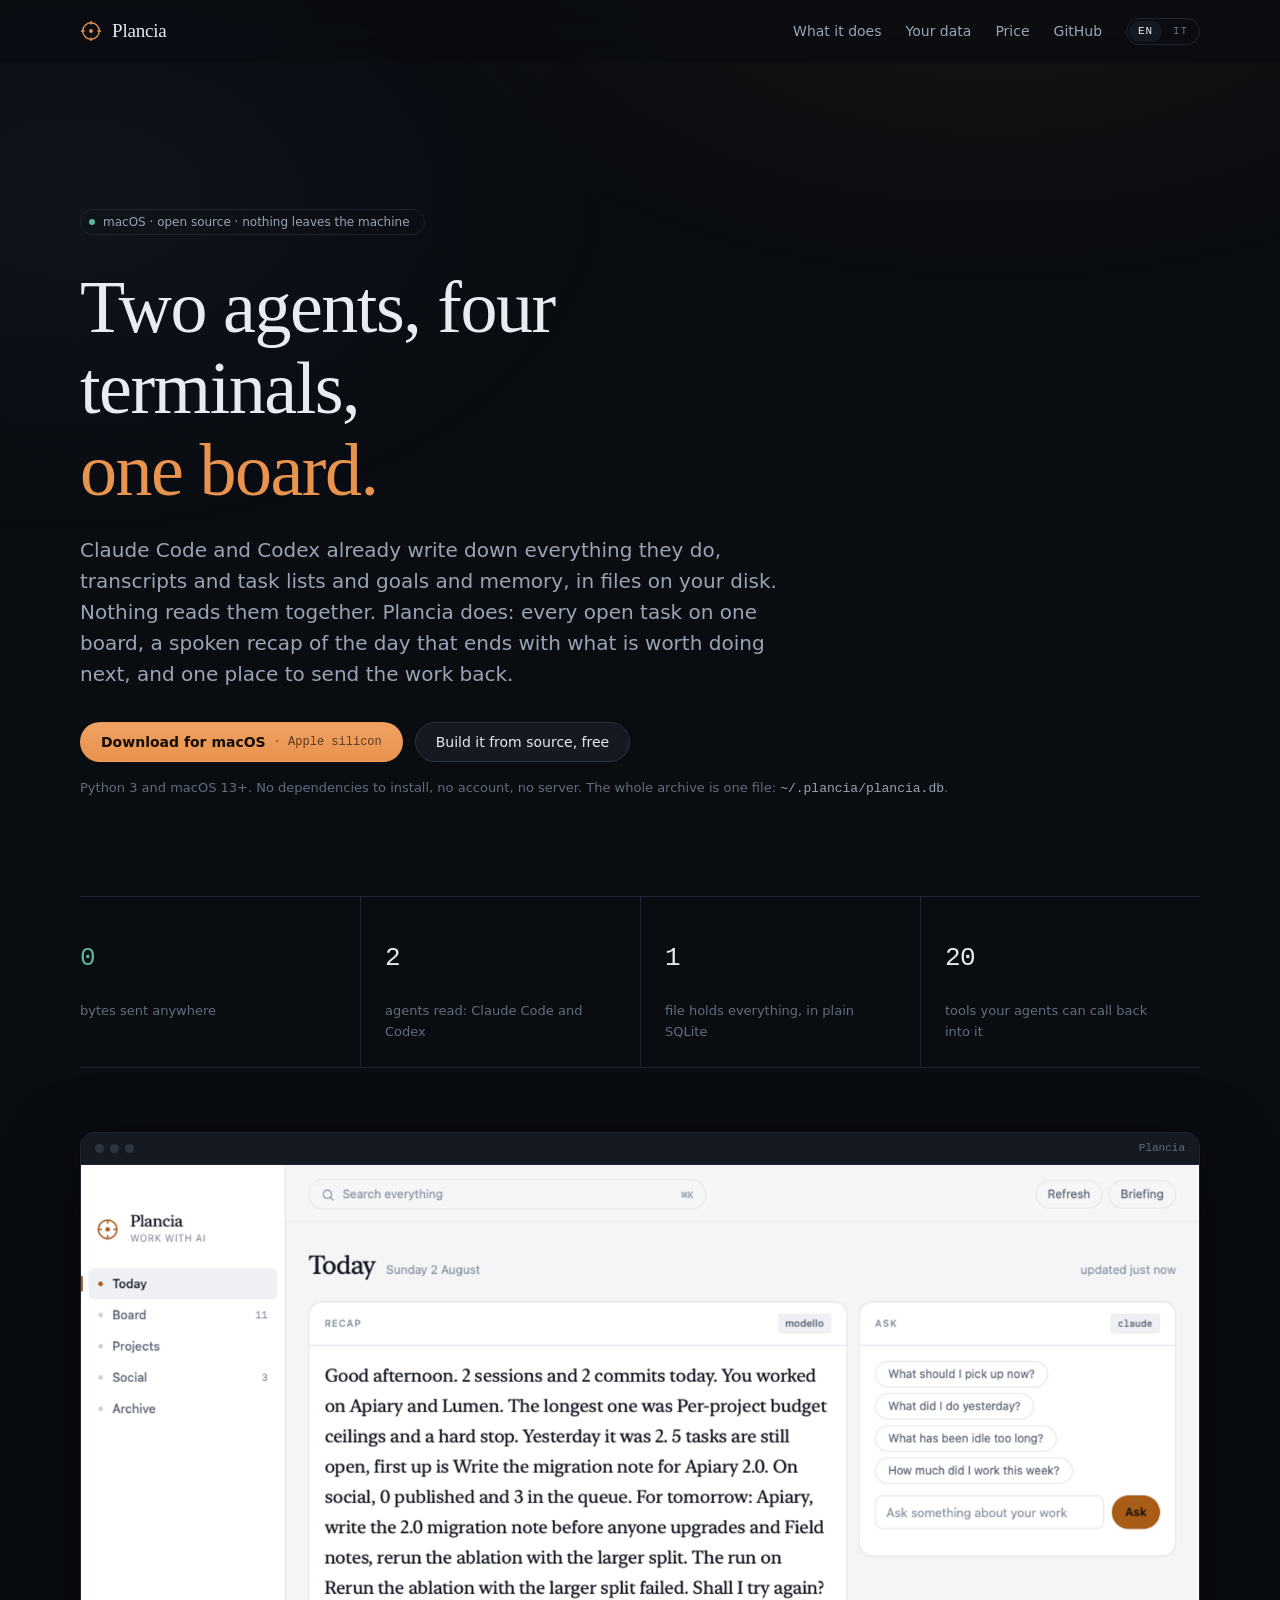
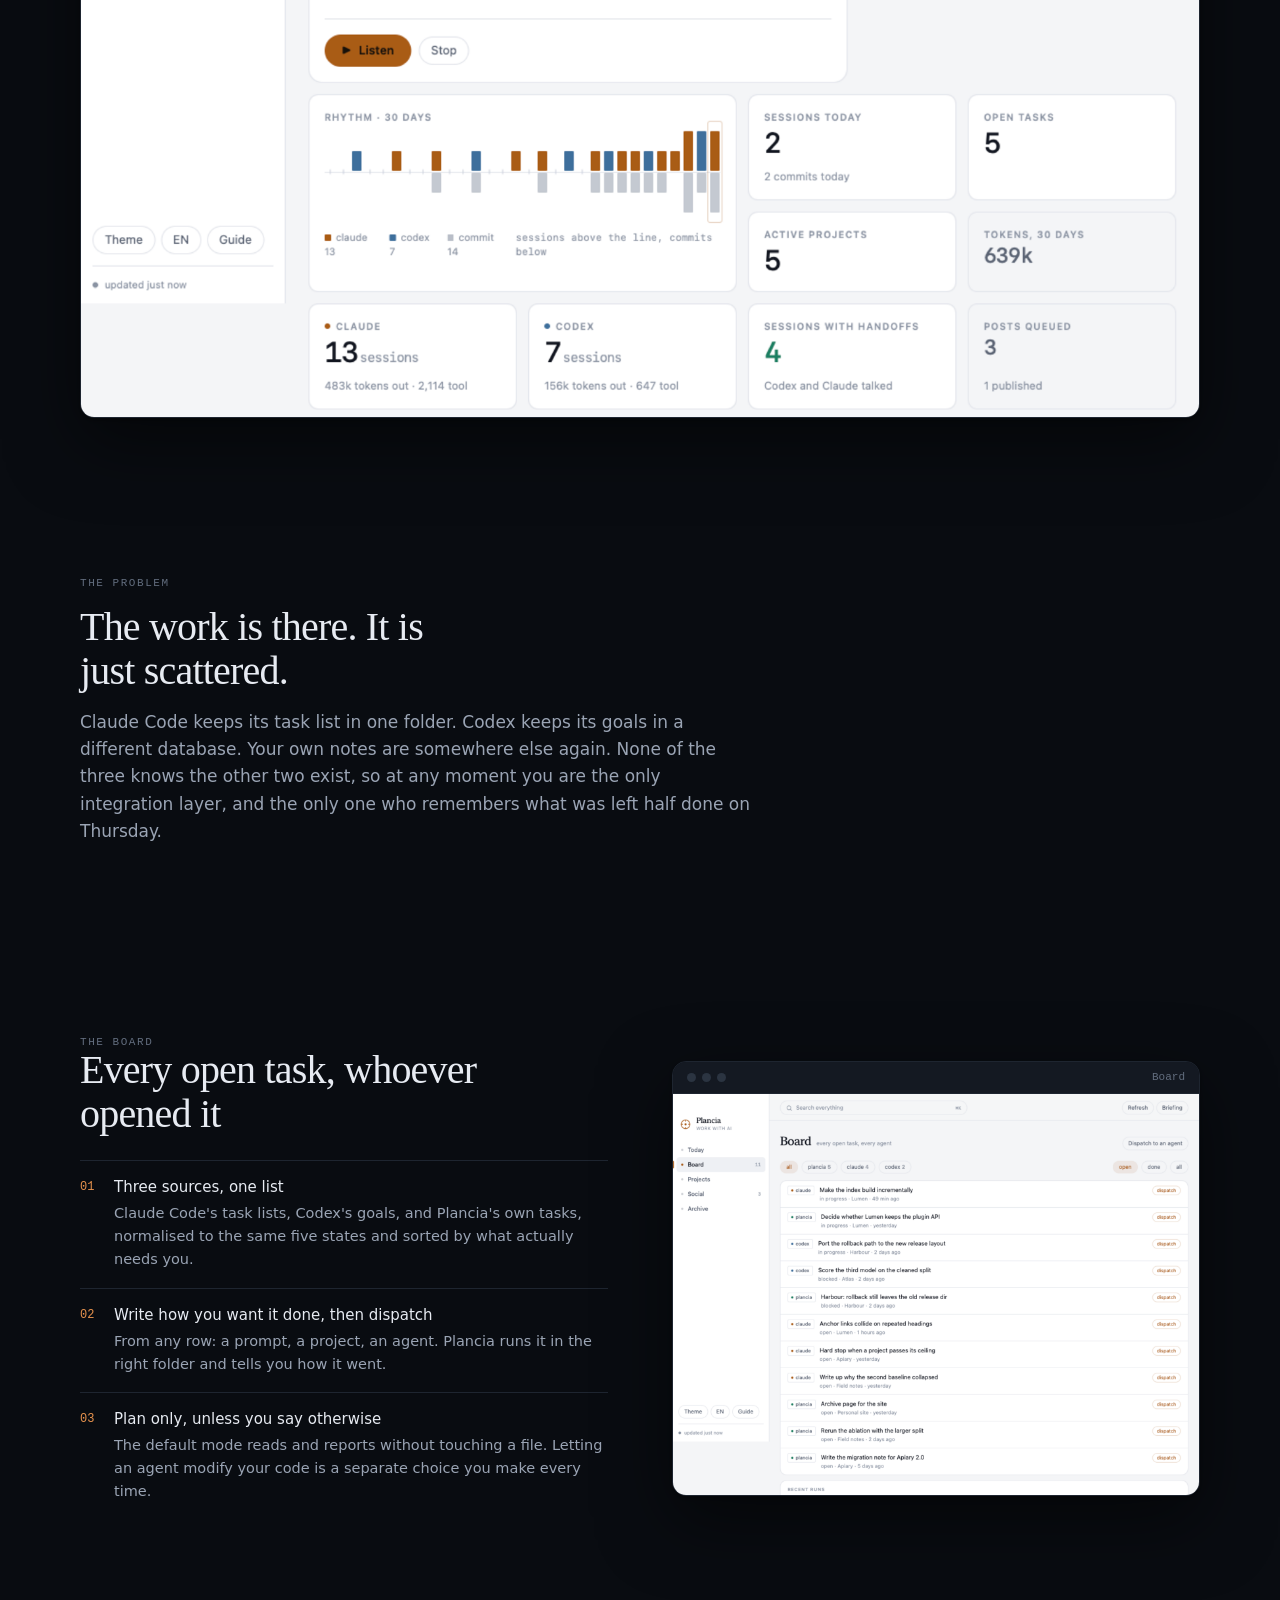
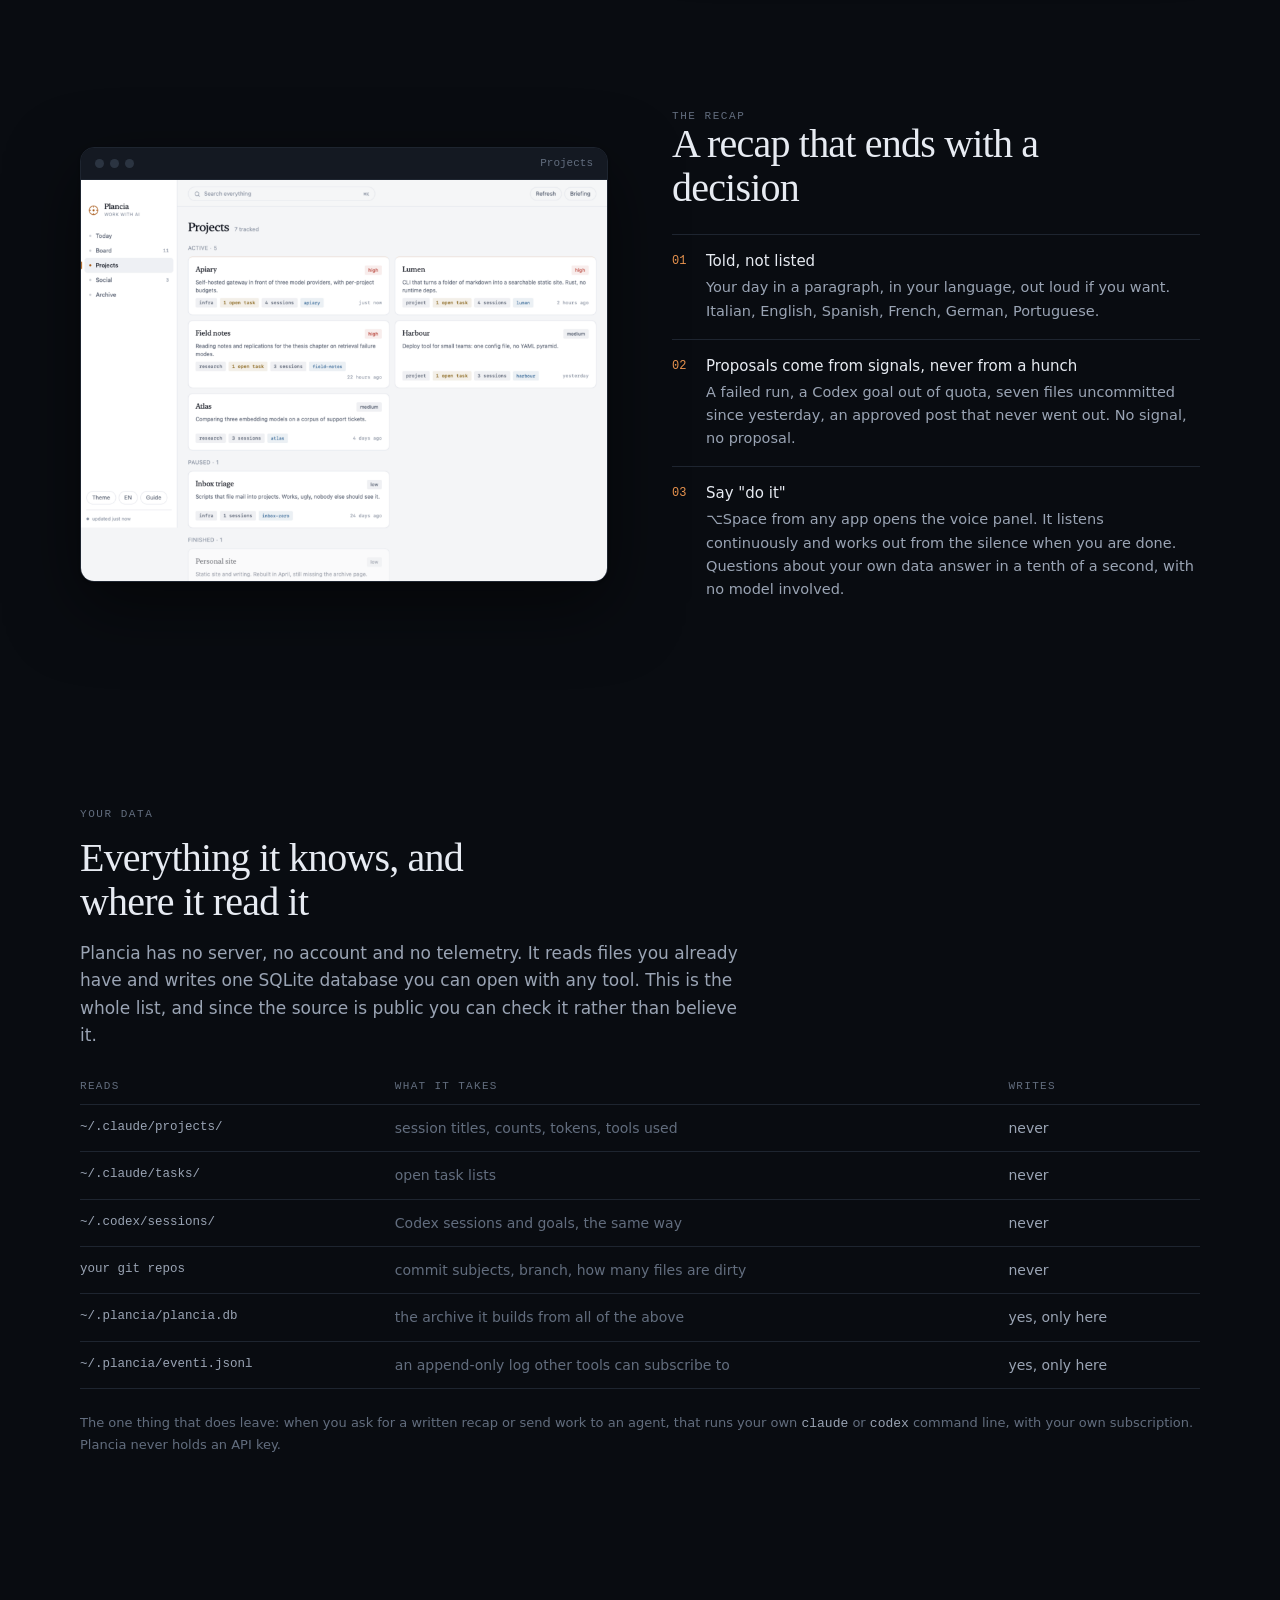
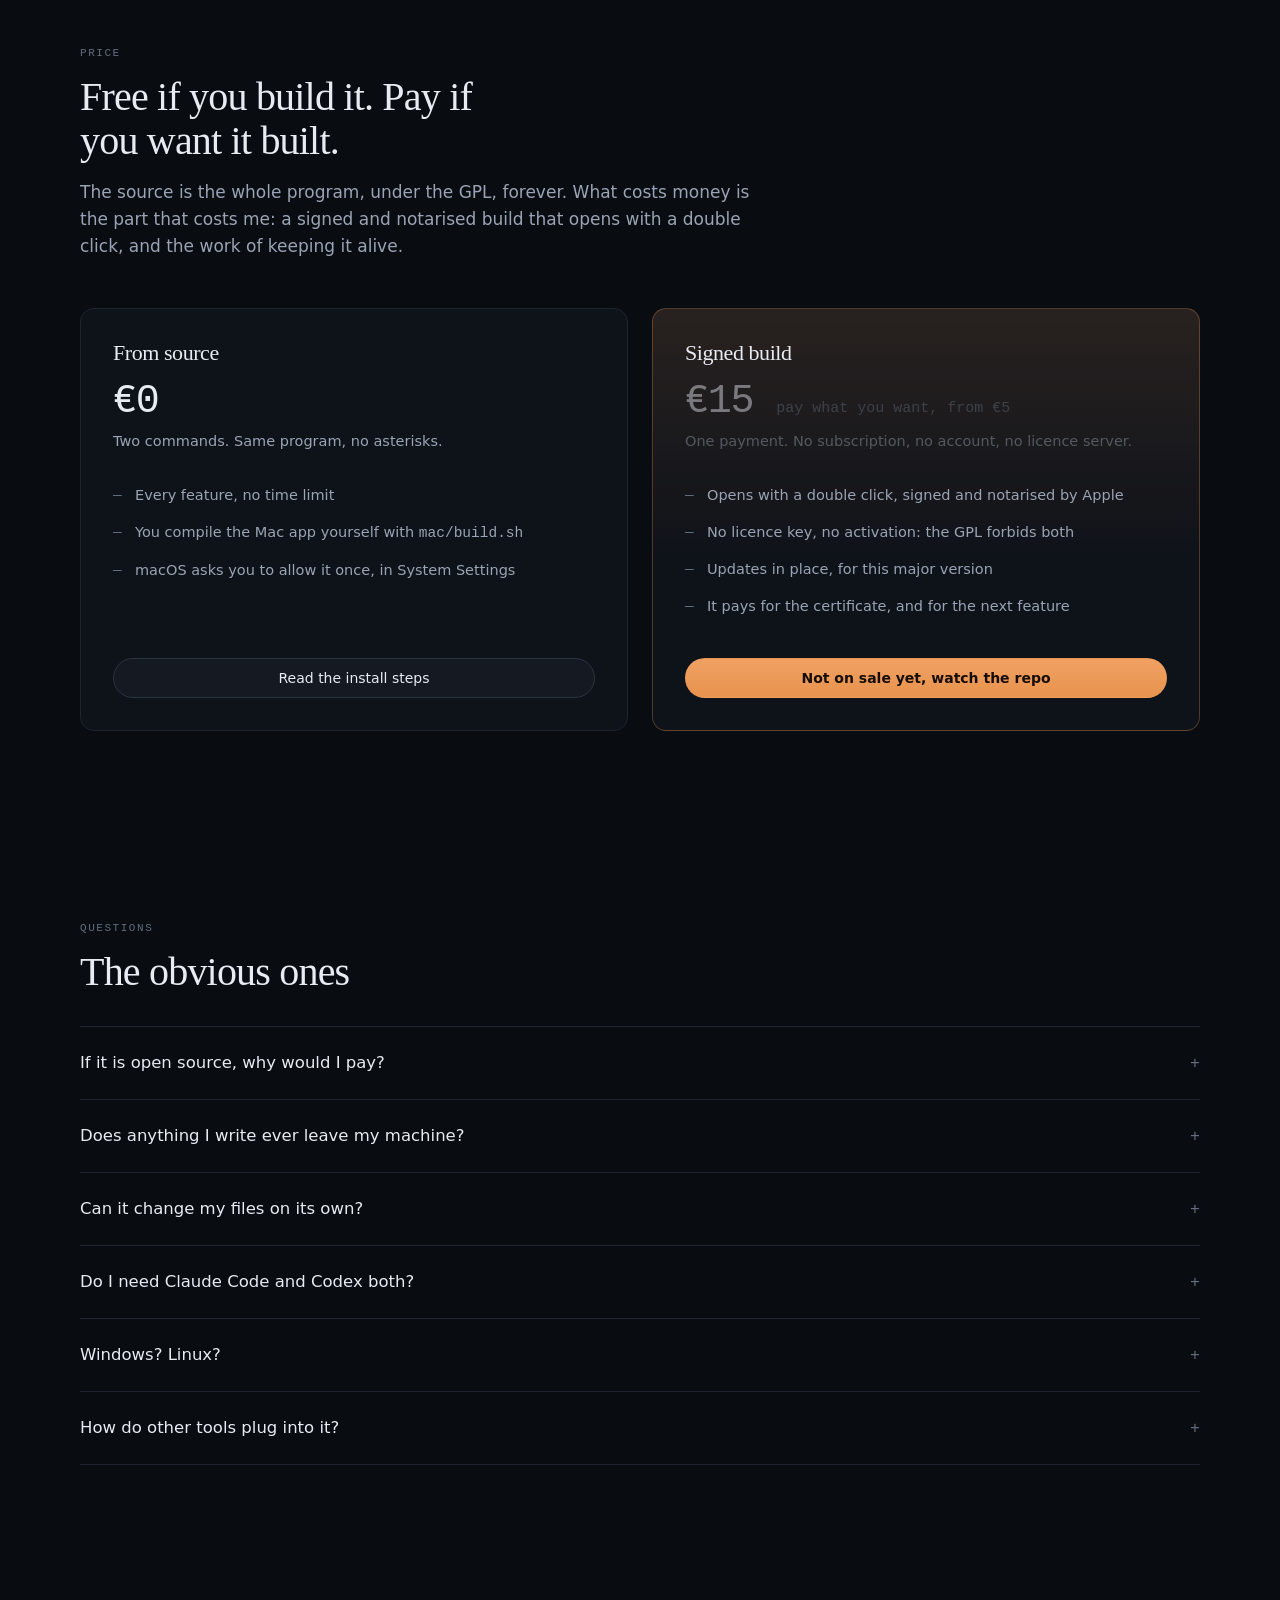
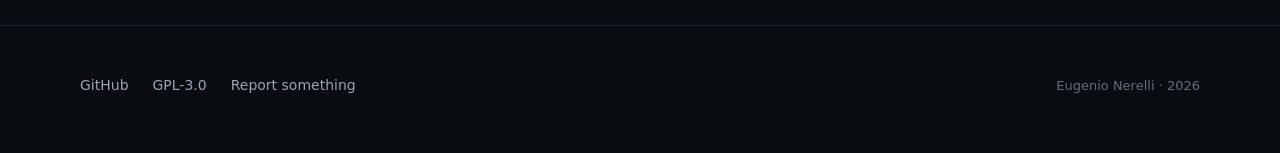
==== commit 1dcd19de: "Il collaudo, il modello di rilascio e i numeri verificati tools/prova.py gira su un archivio finto e" ====
--- a/site/index.html
+++ b/site/index.html
@@ -331,8 +331,8 @@
           <li data-lingua="it">Tutte le funzioni, senza scadenza</li>
           <li data-lingua="en">You compile the Mac app yourself with <code>mac/build.sh</code></li>
           <li data-lingua="it">L'app Mac te la compili con <code>mac/build.sh</code></li>
-          <li data-lingua="en">macOS will ask you to allow it the first time</li>
-          <li data-lingua="it">macOS ti chiederà di autorizzarla la prima volta</li>
+          <li data-lingua="en">macOS asks you to allow it once, in System Settings</li>
+          <li data-lingua="it">macOS te la fa autorizzare una volta, da Impostazioni di Sistema</li>
         </ul>
         <a class="btn" href="https://github.com/eugenionerelli/plancia#install">
           <span data-lingua="en">Read the install steps</span>
@@ -349,12 +349,14 @@
         <ul>
           <li data-lingua="en">Opens with a double click, signed and notarised by Apple</li>
           <li data-lingua="it">Si apre con un doppio clic, firmata e notarizzata da Apple</li>
+          <li data-lingua="en">No licence key, no activation: the GPL forbids both</li>
+          <li data-lingua="it">Nessuna chiave, nessuna attivazione: la GPL le vieta</li>
           <li data-lingua="en">Updates in place, for this major version</li>
           <li data-lingua="it">Si aggiorna da sola, per questa versione maggiore</li>
           <li data-lingua="en">It pays for the certificate, and for the next feature</li>
           <li data-lingua="it">Paga il certificato, e la prossima funzione</li>
         </ul>
-        <a class="btn primo" href="PAGAMENTO" data-pagamento>
+        <a class="btn primo" href="https://github.com/eugenionerelli/plancia/releases" data-pagamento>
           <span data-lingua="en">Get the signed build</span>
           <span data-lingua="it">Prendi la build firmata</span>
         </a>
@@ -450,6 +452,23 @@
 </footer>
 
 <script>
+// Il link di pagamento. Finché è vuoto il bottone porta alle release e dice che
+// la build firmata sta arrivando: meglio una pagina onesta di un link morto.
+const PAGAMENTO = "";
+
+(function () {
+  const bottone = document.querySelector('[data-pagamento]');
+  if (PAGAMENTO) {
+    bottone.href = PAGAMENTO;
+  } else {
+    bottone.parentElement.querySelectorAll('.cifra, .nota').forEach(function (n) {
+      n.style.opacity = '.45';
+    });
+    bottone.innerHTML = '<span data-lingua="en">Not on sale yet, watch the repo</span>'
+                      + '<span data-lingua="it">Non è ancora in vendita, segui il repo</span>';
+  }
+})();
+
 // La lingua: quella salvata, se no quella del browser, se no inglese.
 (function () {
   var salvata = null;
--- a/site/style.css
+++ b/site/style.css
@@ -272,5 +272,22 @@
   .prove div:nth-child(3) { border-left: 0; padding-left: 0; }
   .prezzi { grid-template-columns: 1fr; }
   .apertura { padding-top: var(--s8); }
+  .apertura h1 { max-width: none; }
   nav.menu a.solo-largo { display: none; }
 }
+
+/* Il telefono. La barra deve stare in una riga sola senza spingere fuori la
+ * pagina: prima si stringono gli spazi, poi si toglie il nome accanto al
+ * marchio, mai il selettore della lingua. */
+@media (max-width: 560px) {
+  header.barra .wrap { gap: var(--s3); }
+  nav.menu { gap: var(--s3); }
+  nav.menu a { font-size: 13px; }
+  .prove { grid-template-columns: 1fr 1fr; }
+  .prezzo { padding: var(--s5); }
+  section { padding: var(--s8) 0; }
+}
+
+@media (max-width: 380px) {
+  .marchio .nome { display: none; }
+}
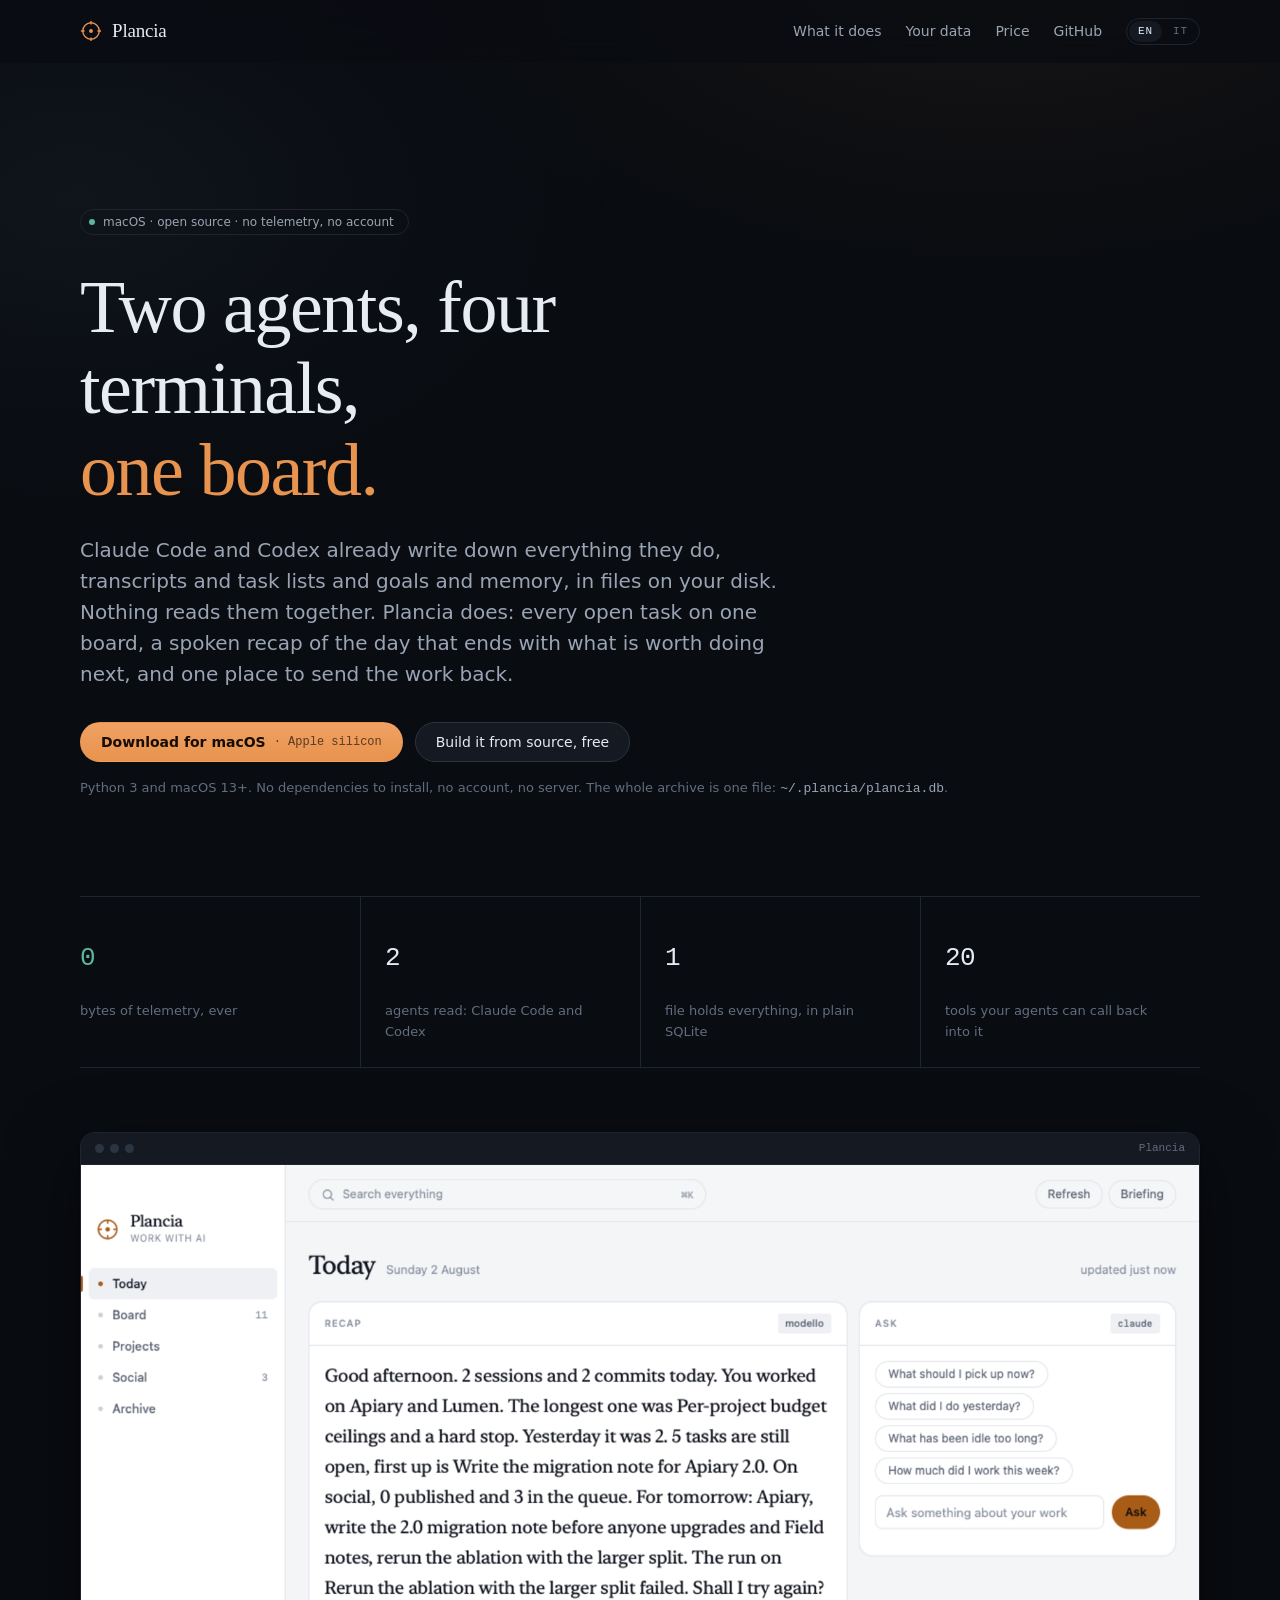
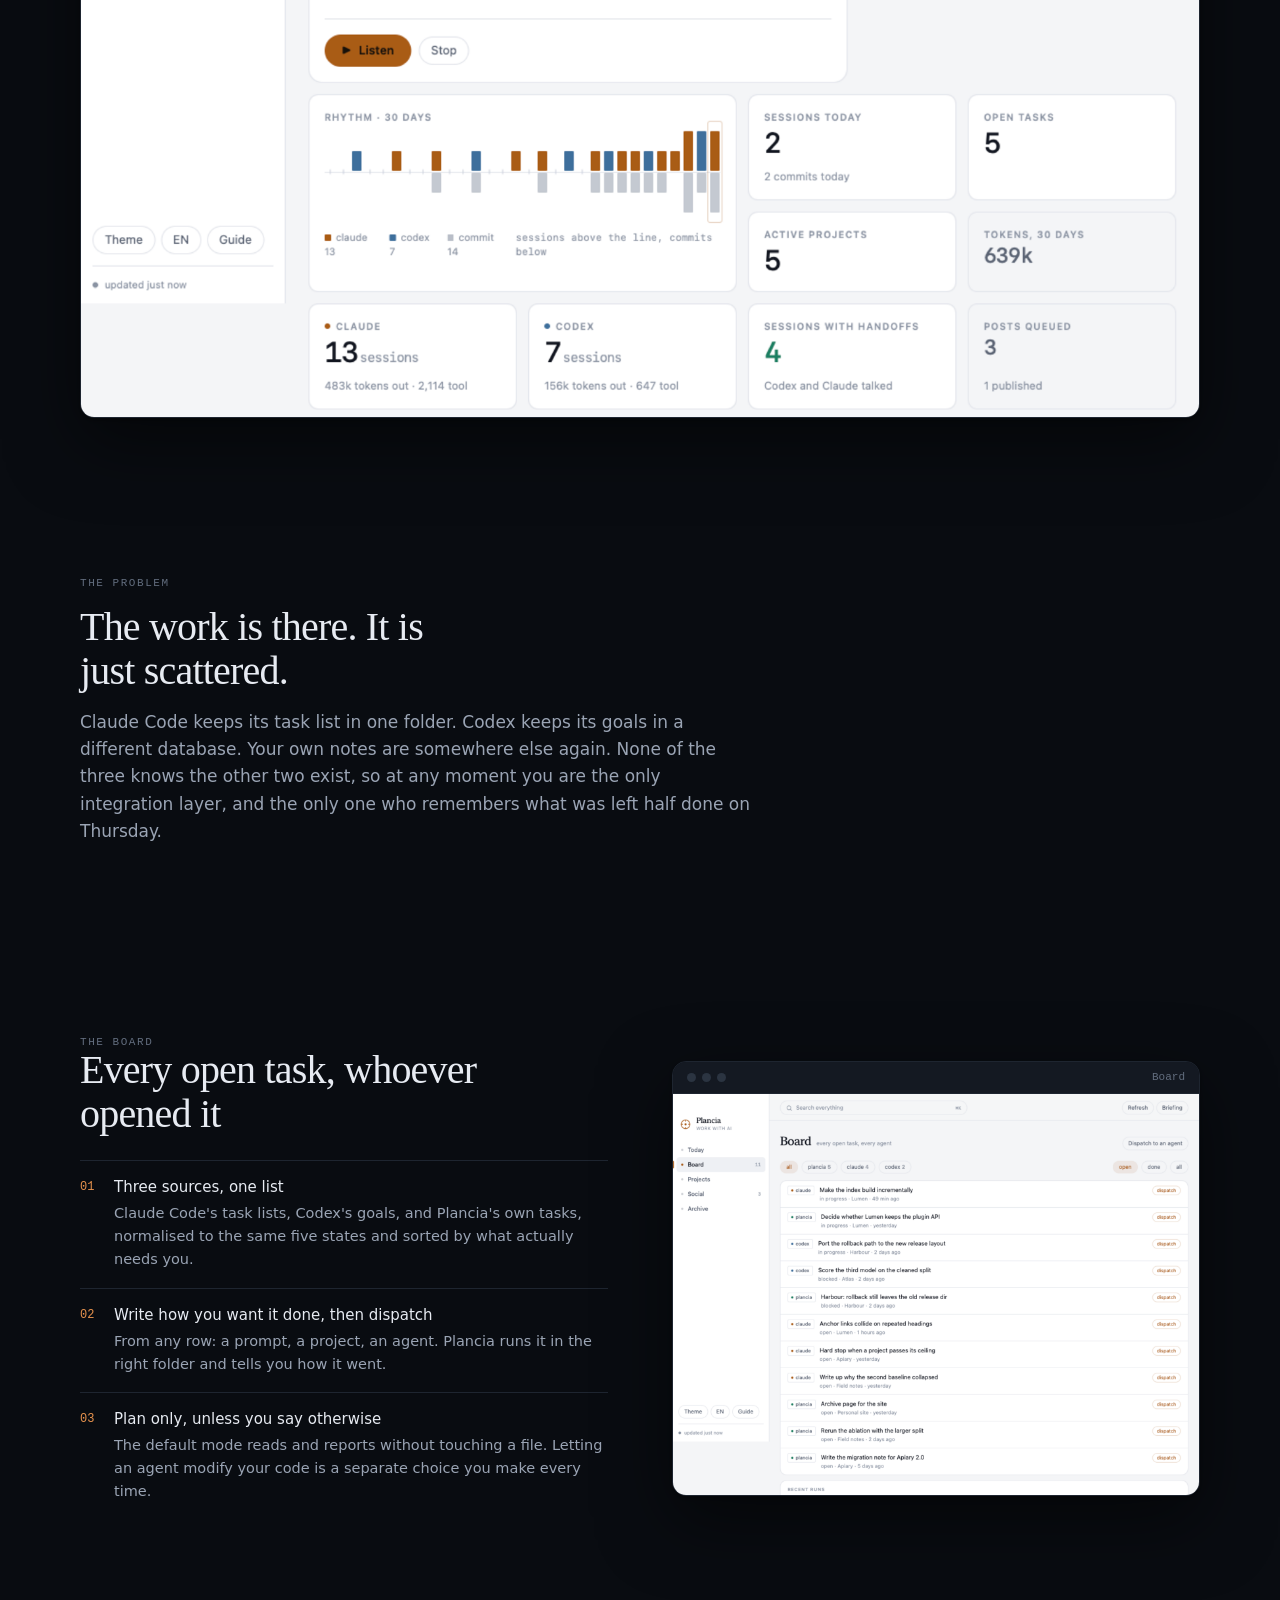
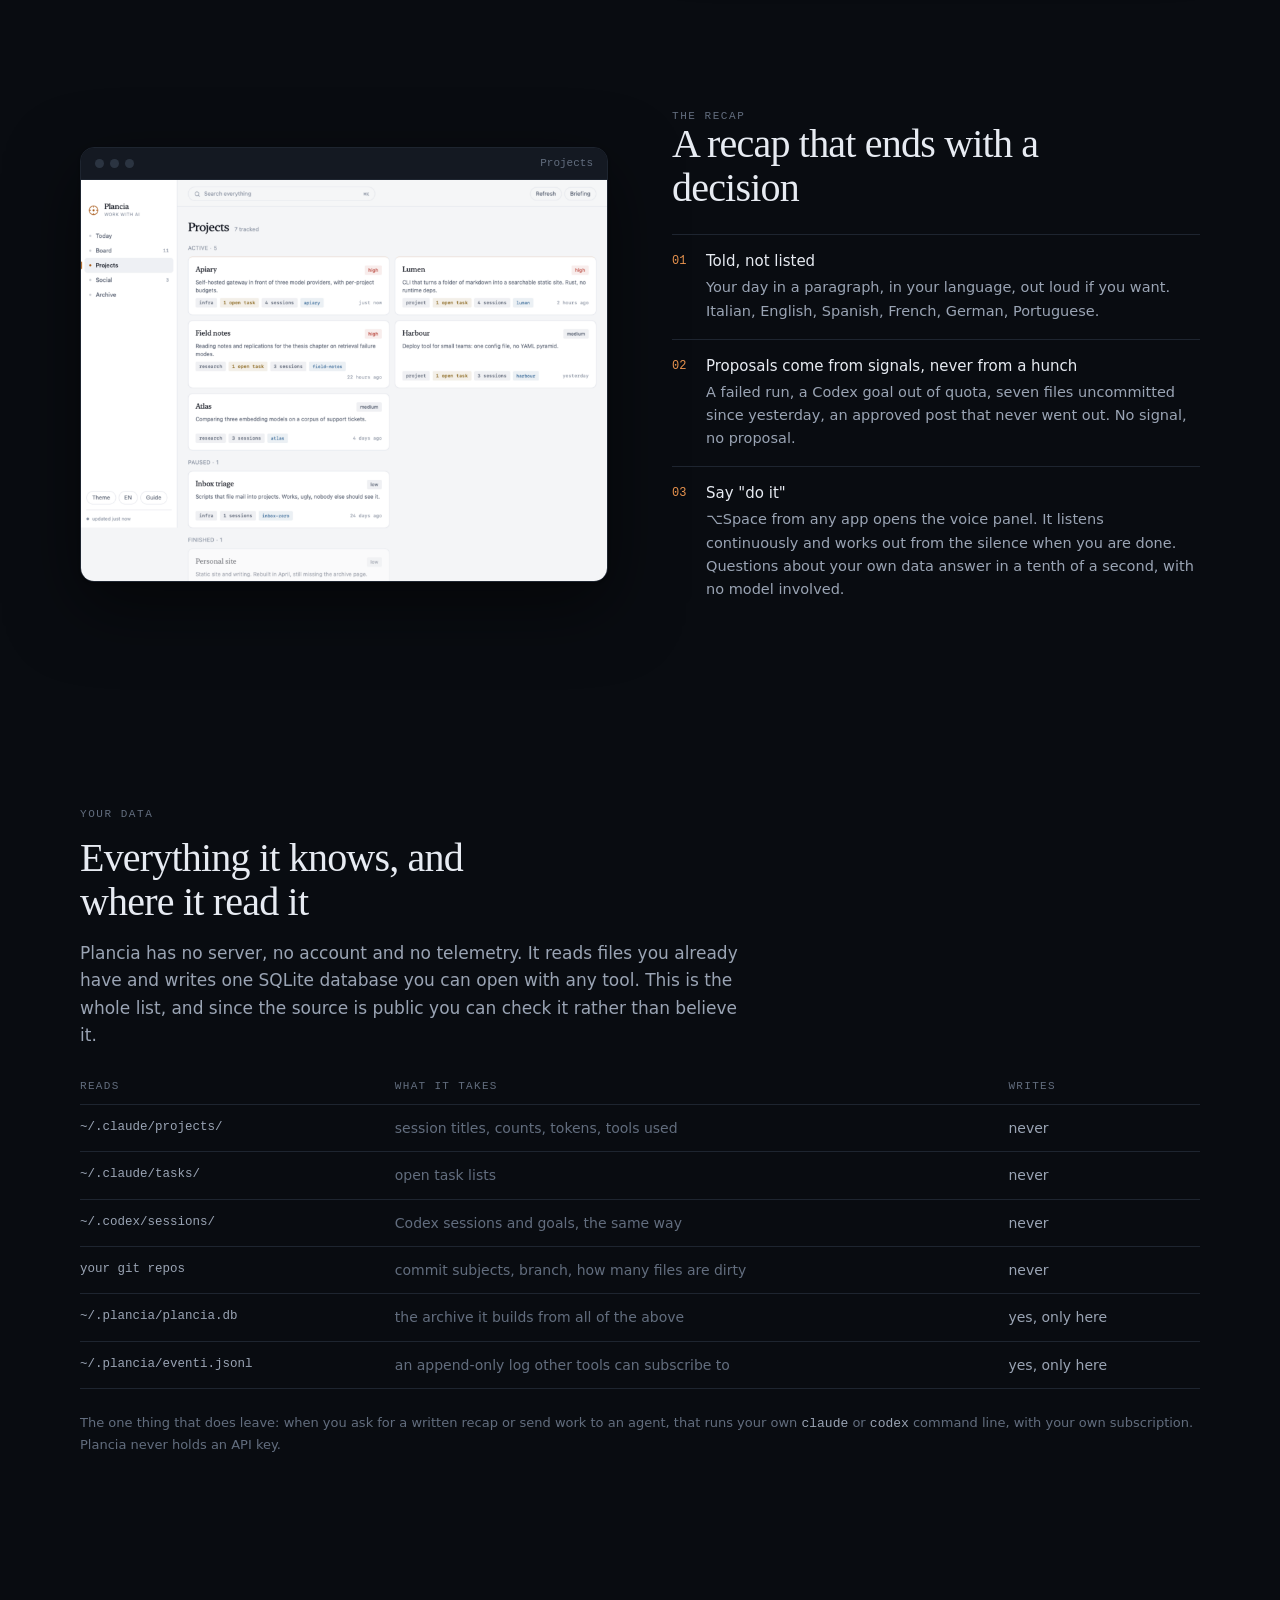
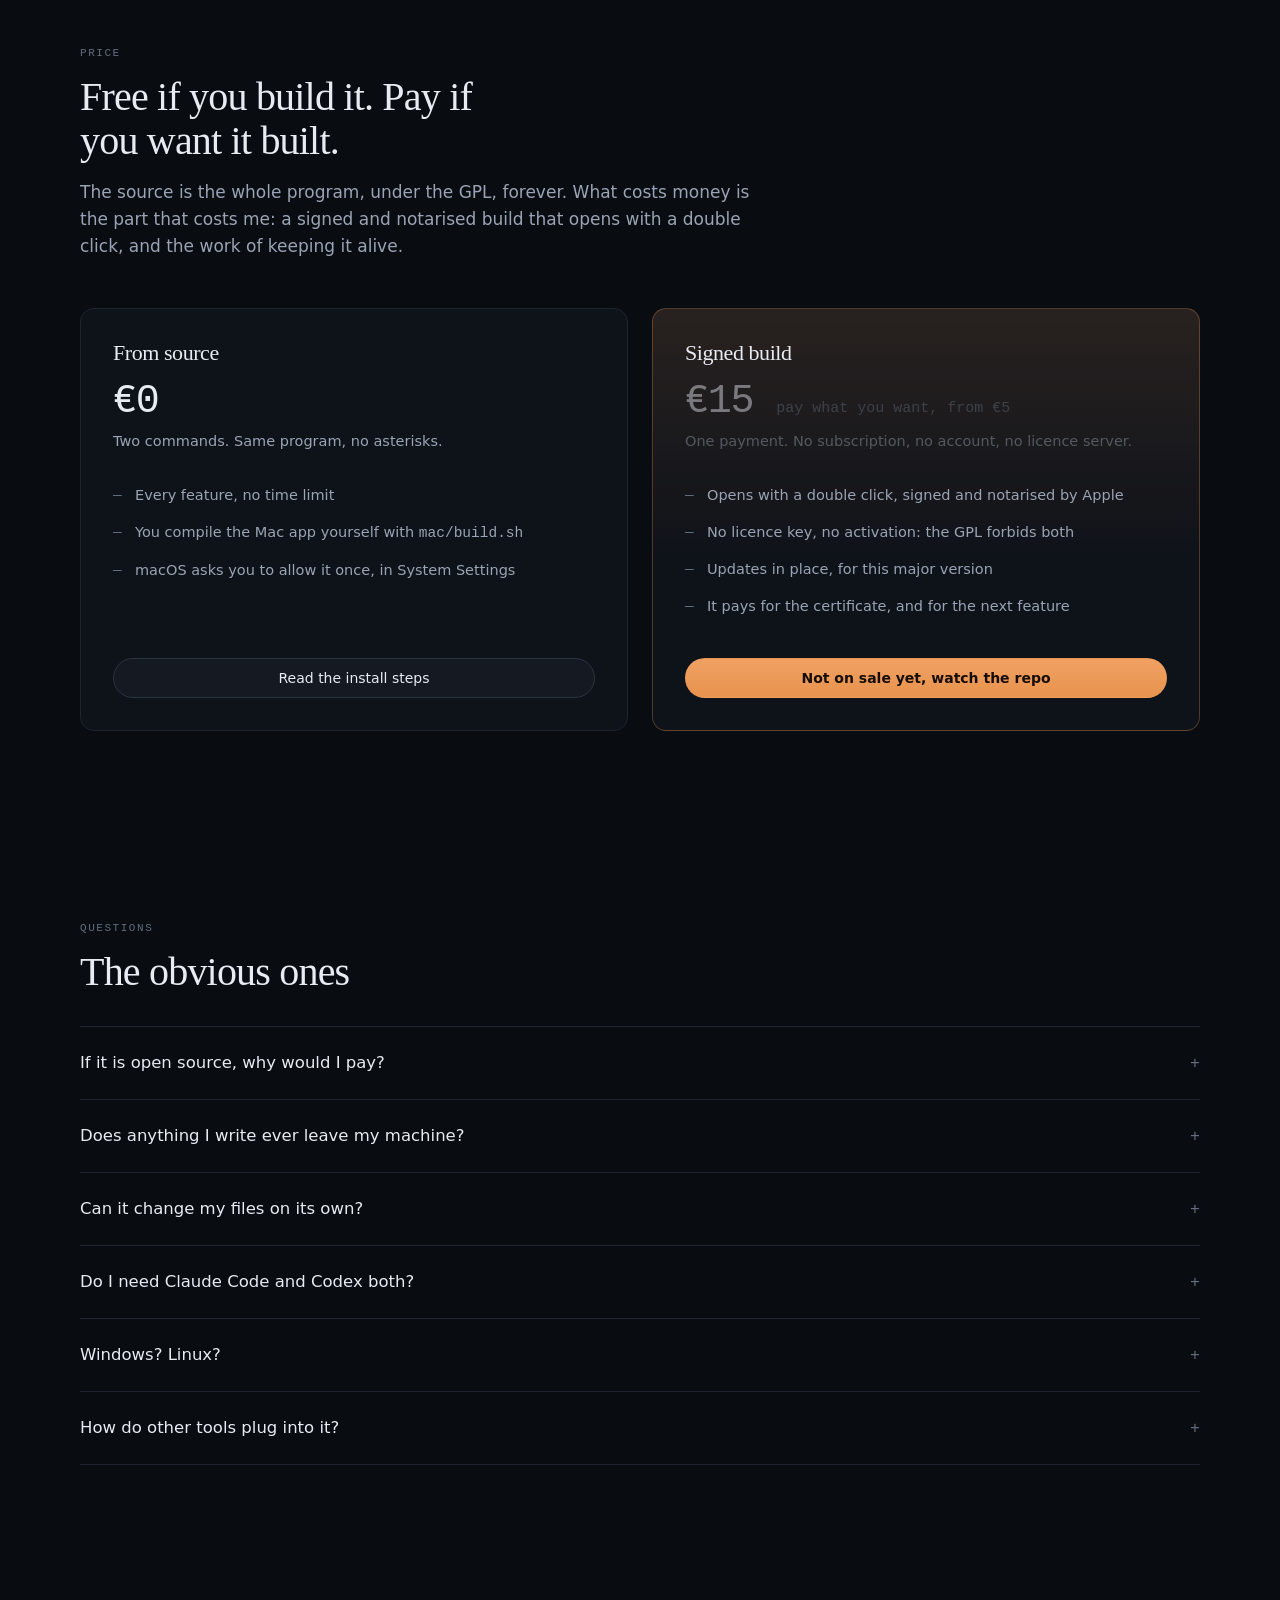
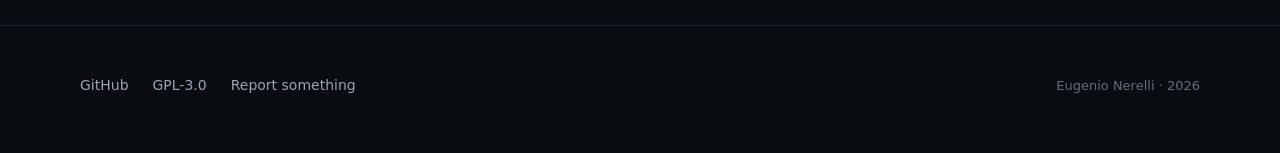
==== commit 1623010a: "Non e' vero che non esce niente dalla macchina Il README diceva 'Nothing leaves the machine' e stama" ====
--- a/site/index.html
+++ b/site/index.html
@@ -47,8 +47,8 @@
 <section class="apertura">
   <div class="wrap">
     <span class="occhiello"><i class="punto"></i>
-      <span data-lingua="en">macOS · open source · nothing leaves the machine</span>
-      <span data-lingua="it">macOS · open source · non esce niente dalla macchina</span>
+      <span data-lingua="en">macOS · open source · no telemetry, no account</span>
+      <span data-lingua="it">macOS · open source · nessuna telemetria, nessun account</span>
     </span>
 
     <h1 data-lingua="en">Two agents, four terminals,<br><em>one board.</em></h1>
@@ -87,7 +87,7 @@
 
     <div class="prove">
       <div><div class="n zero mono">0</div>
-        <p data-lingua="en">bytes sent anywhere</p><p data-lingua="it">byte spediti da qualche parte</p></div>
+        <p data-lingua="en">bytes of telemetry, ever</p><p data-lingua="it">byte di telemetria, mai</p></div>
       <div><div class="n mono">2</div>
         <p data-lingua="en">agents read: Claude Code and Codex</p><p data-lingua="it">agenti letti: Claude Code e Codex</p></div>
       <div><div class="n mono">1</div>
